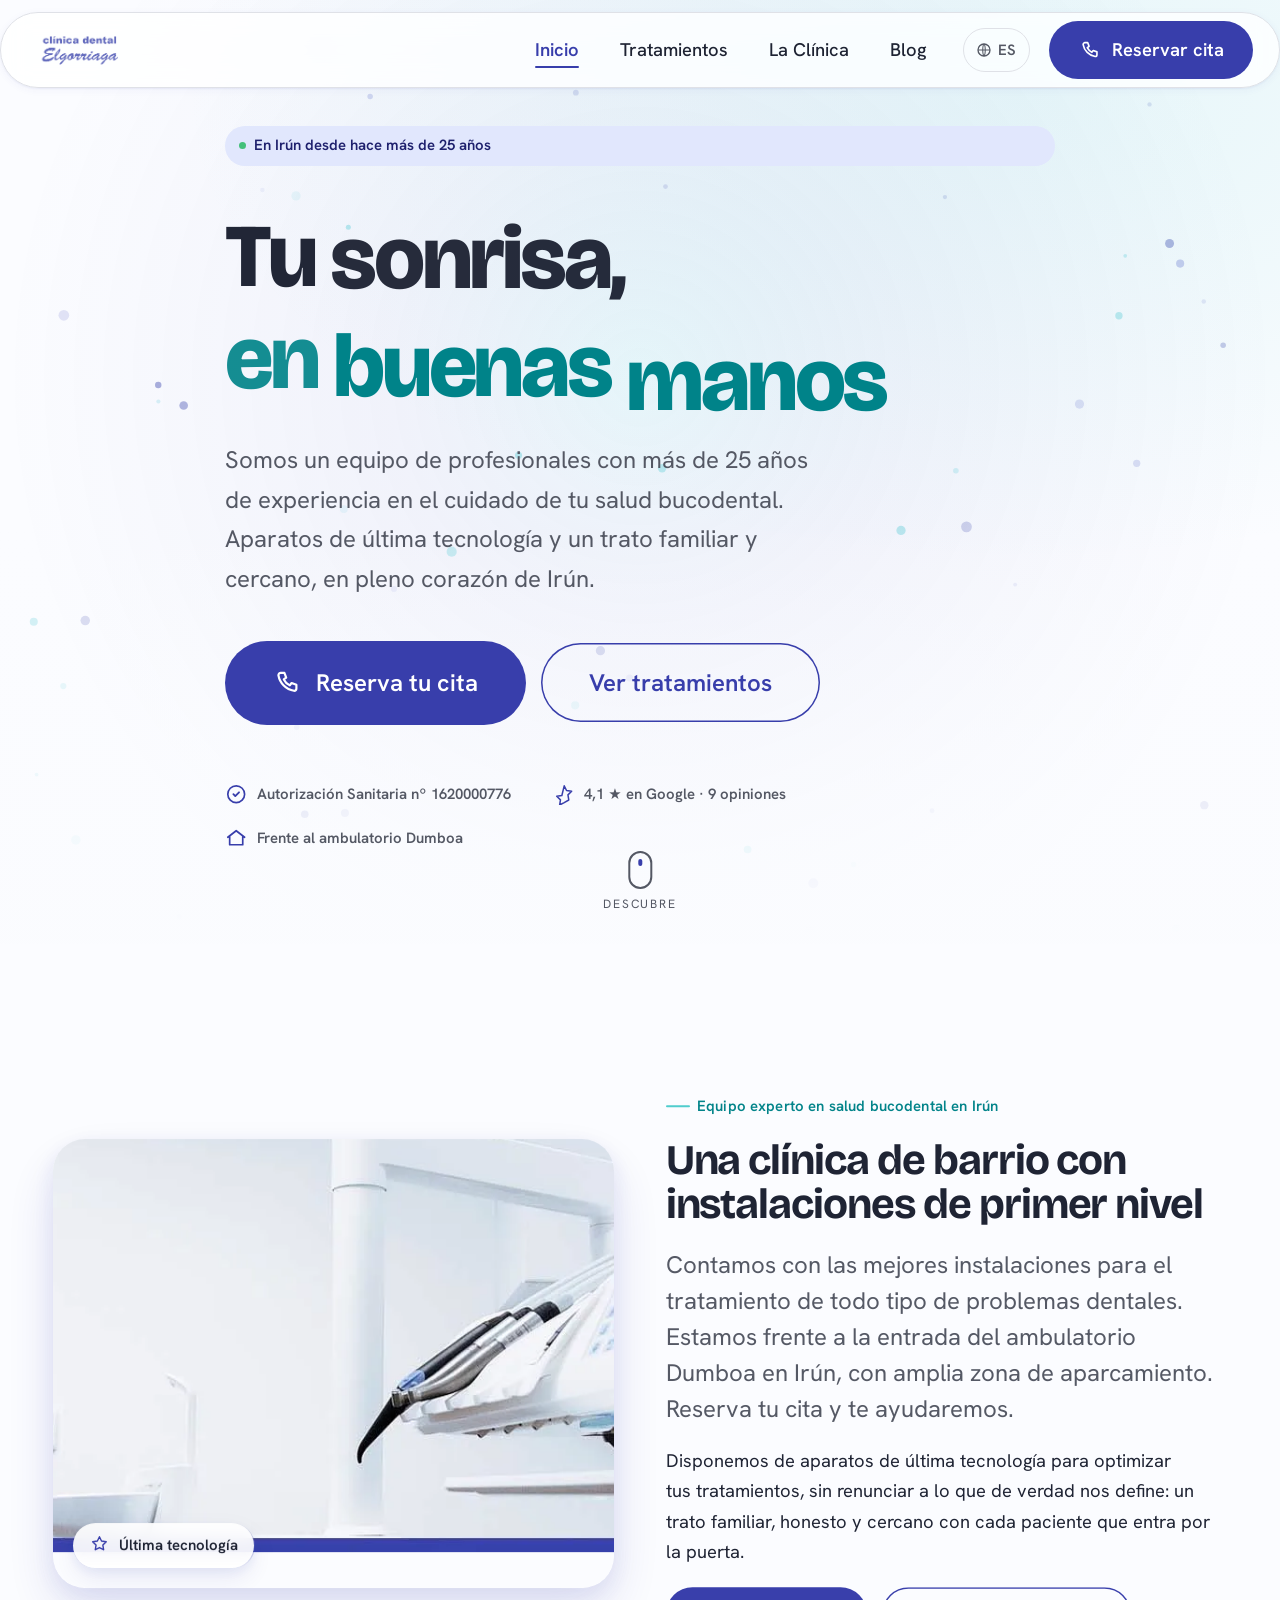
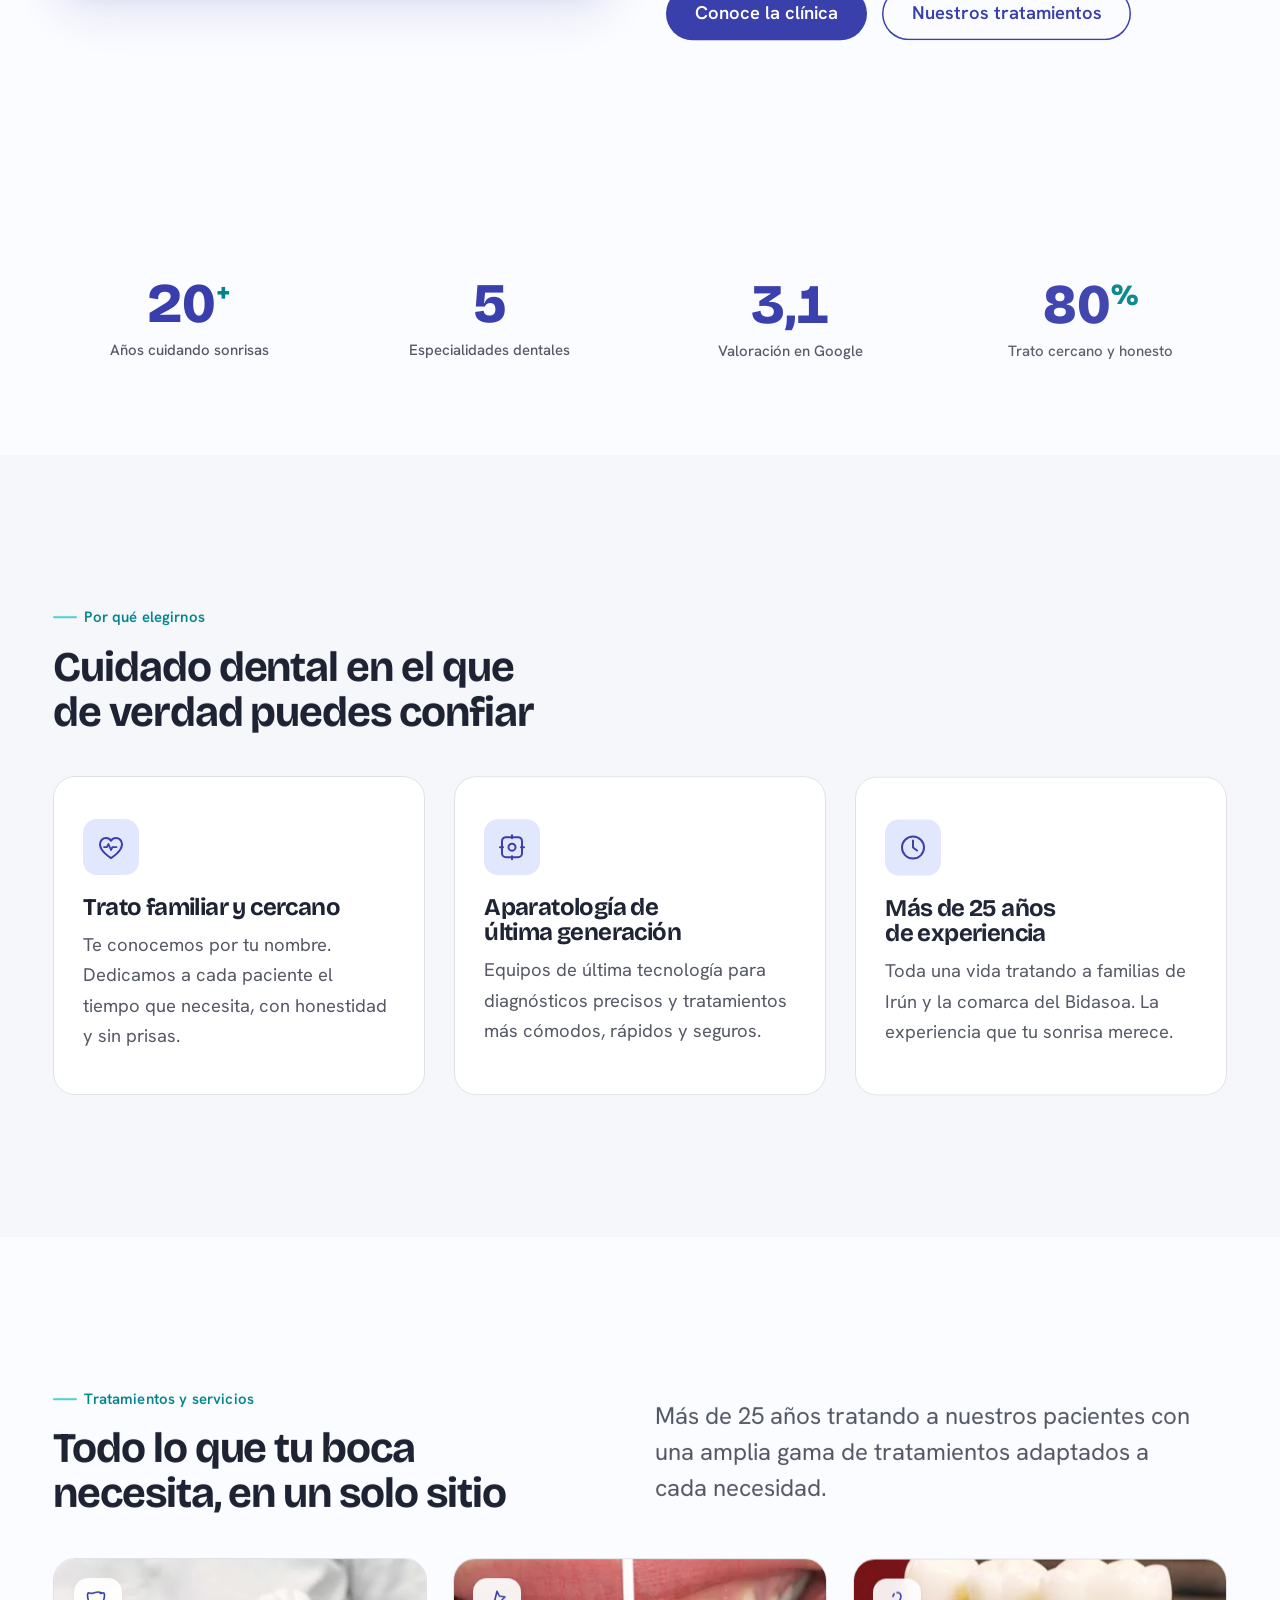
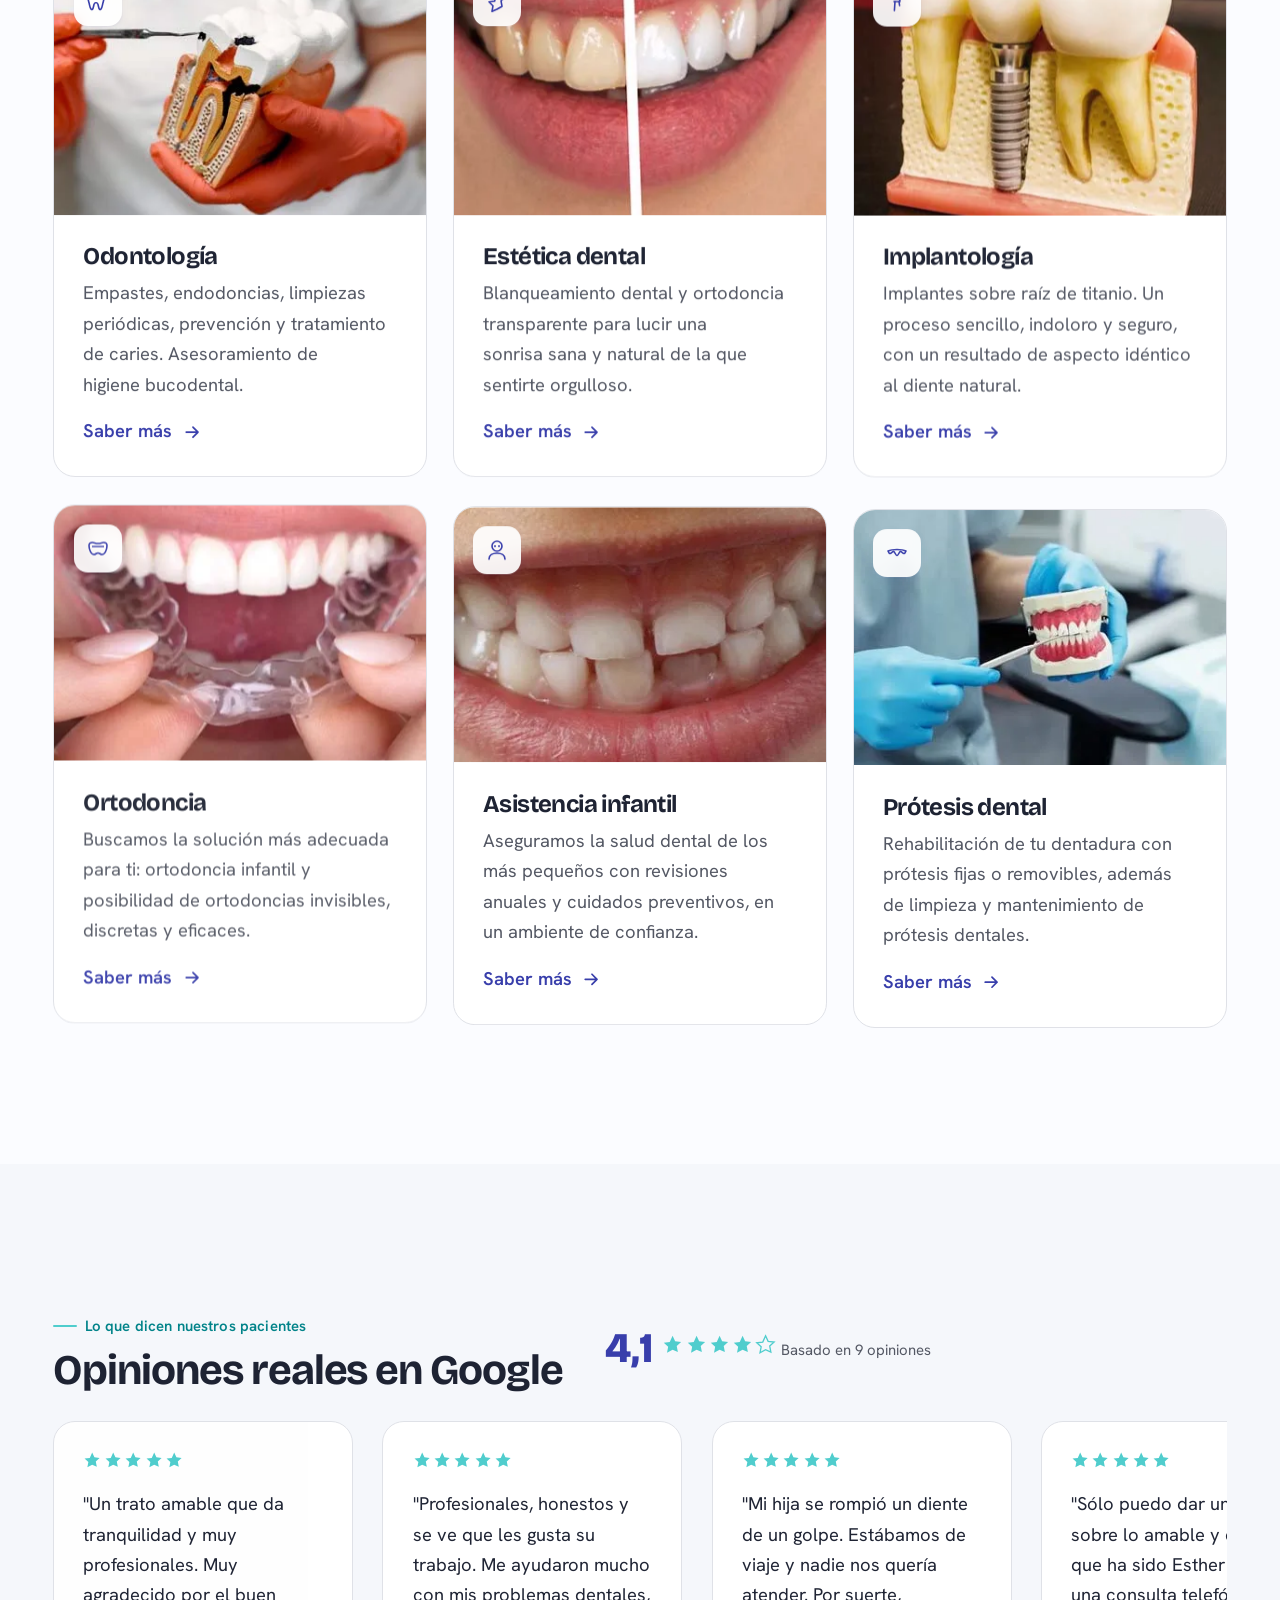
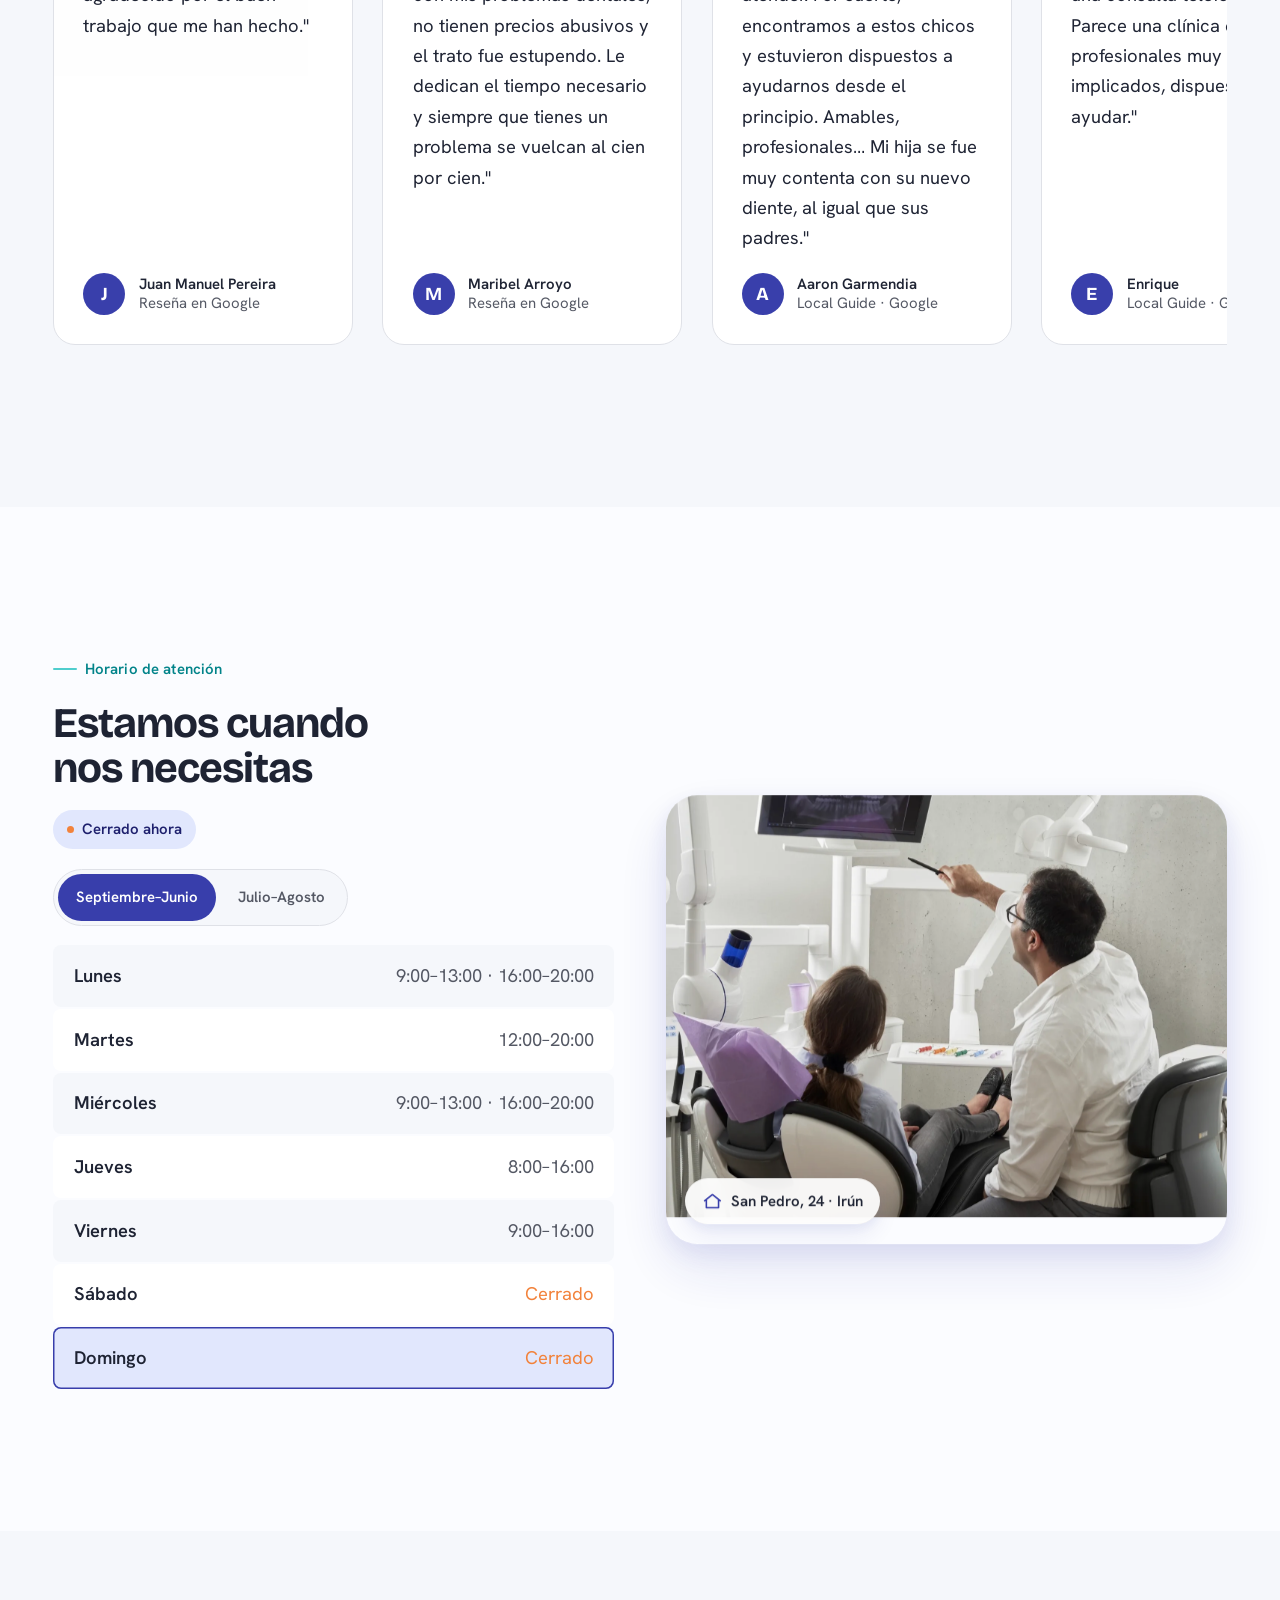
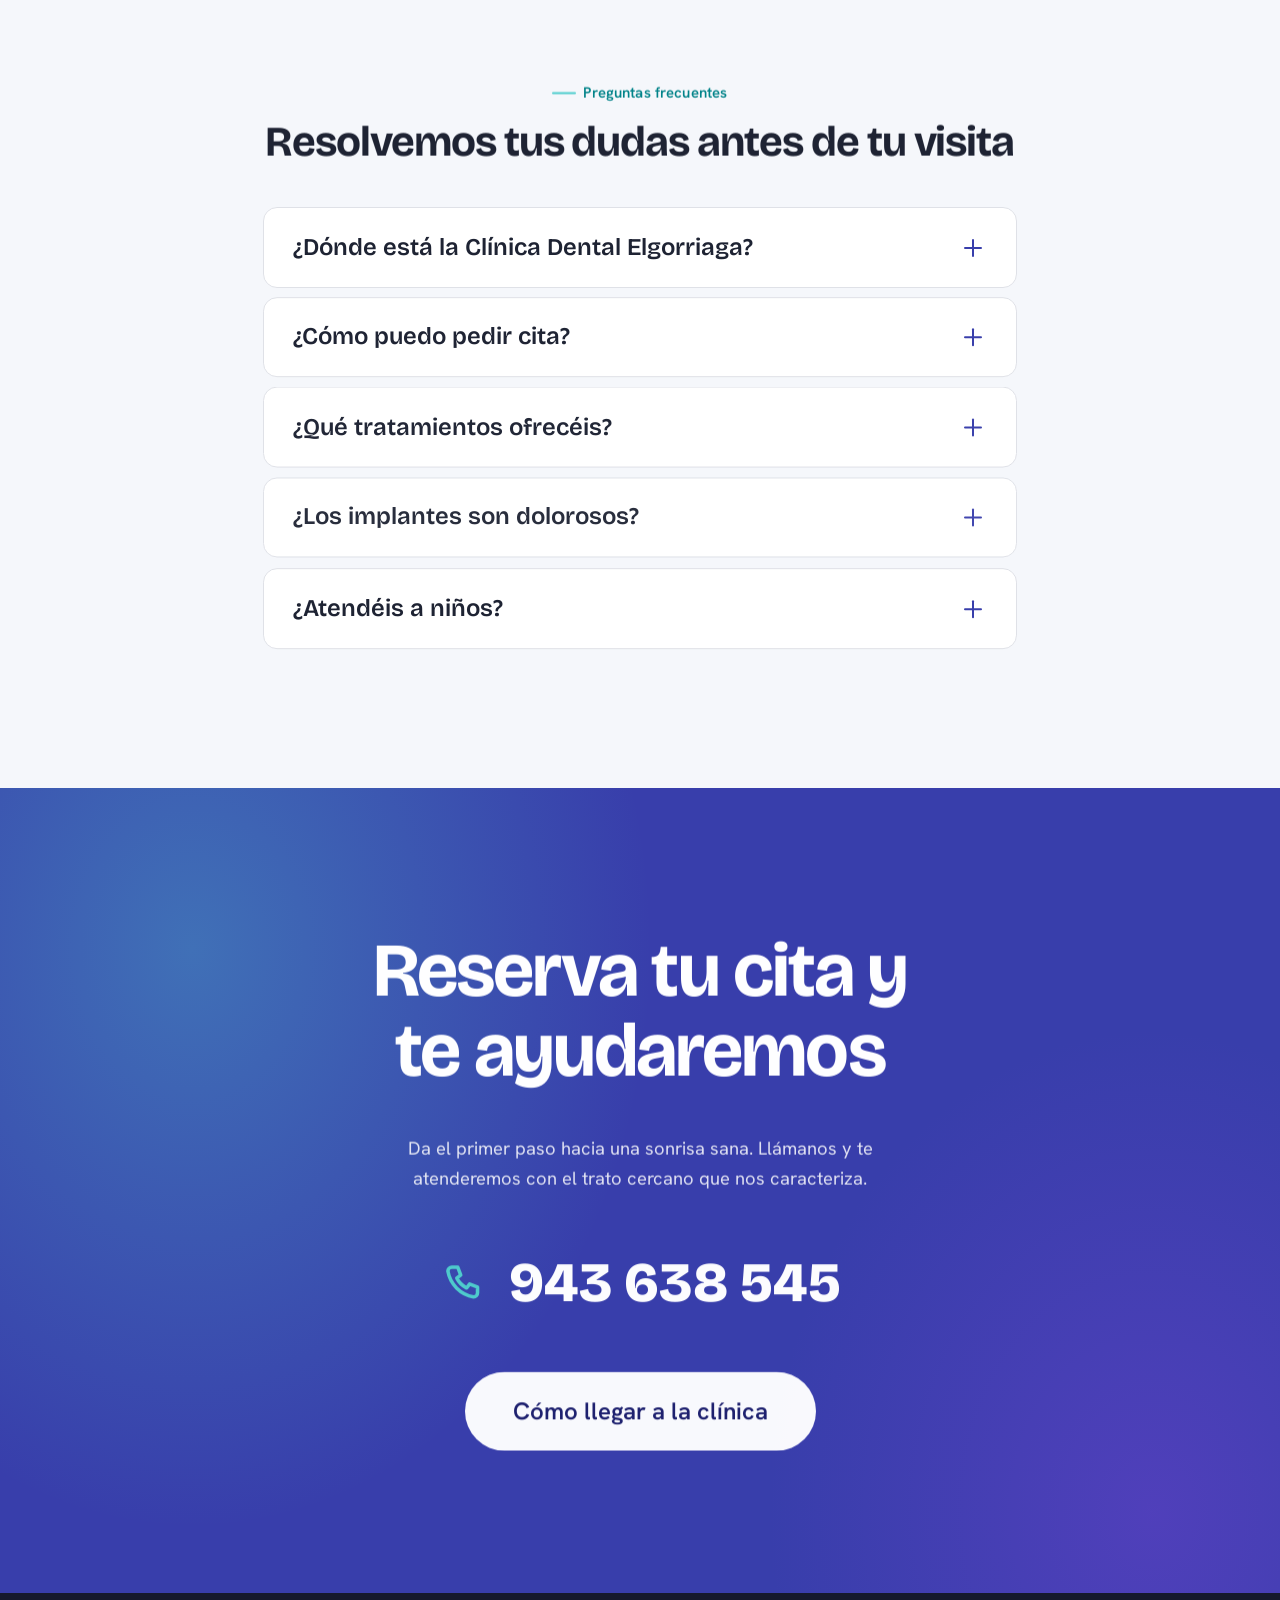
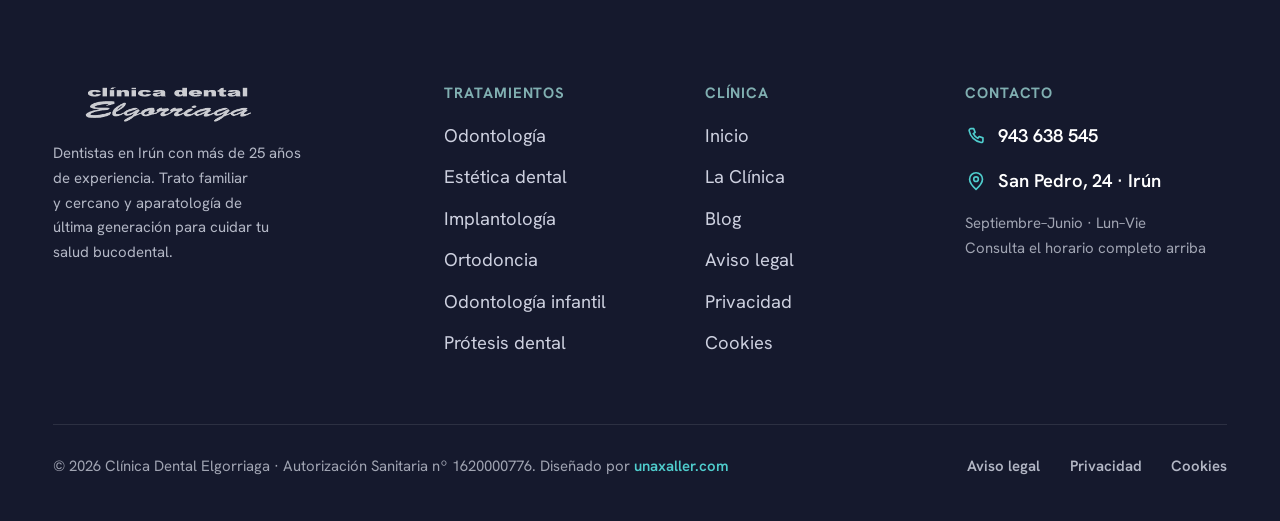
==== index.html @ bd682020 "feat: web completa de Clínica Dental Elgorriaga (ES) Sitio estático multipágina para dentista en Irú" ====
<!DOCTYPE html>
<html lang="es">
<head>
  <meta charset="UTF-8" />
  <meta name="viewport" content="width=device-width, initial-scale=1.0" />
  <meta name="theme-color" content="#3843ac" />

  <!-- SEO primario -->
  <title>Clínica Dental Elgorriaga en Irún | Dentistas con +25 años</title>
  <meta name="description" content="Clínica Dental Elgorriaga en Irún (Gipuzkoa): dentistas con más de 25 años de experiencia en implantes, ortodoncia, estética y odontología infantil. Trato familiar y cercano. Reserva tu cita: 943 638 545." />
  <meta name="keywords" content="clínica dental Irún, dentista Irún, dentista Gipuzkoa, implantes dentales Irún, ortodoncia Irún, estética dental Irún, odontología infantil Irún, Clínica Dental Elgorriaga" />
  <meta name="author" content="Clínica Dental Elgorriaga" />
  <meta name="robots" content="index, follow, max-image-preview:large" />
  <link rel="canonical" href="https://www.clinicadentalelgorriaga.net/" />
  <meta name="language" content="Spanish" />

  <!-- Geo (negocio local) -->
  <meta name="geo.region" content="ES-SS" />
  <meta name="geo.placename" content="Irún, Gipuzkoa" />
  <meta name="geo.position" content="43.3382;-1.7888" />
  <meta name="ICBM" content="43.3382, -1.7888" />

  <!-- Open Graph -->
  <meta property="og:type" content="website" />
  <meta property="og:site_name" content="Clínica Dental Elgorriaga" />
  <meta property="og:locale" content="es_ES" />
  <meta property="og:title" content="Clínica Dental Elgorriaga en Irún | Dentistas con +25 años" />
  <meta property="og:description" content="Dentistas en Irún con más de 25 años de experiencia. Implantes, ortodoncia, estética y odontología infantil. Trato familiar y cercano." />
  <meta property="og:url" content="https://www.clinicadentalelgorriaga.net/" />
  <meta property="og:image" content="https://www.clinicadentalelgorriaga.net/assets/img/og/og-default.jpg" />
  <meta property="og:image:width" content="1200" />
  <meta property="og:image:height" content="630" />

  <!-- Twitter -->
  <meta name="twitter:card" content="summary_large_image" />
  <meta name="twitter:title" content="Clínica Dental Elgorriaga en Irún | Dentistas con +25 años" />
  <meta name="twitter:description" content="Dentistas en Irún con más de 25 años de experiencia. Trato familiar y cercano. Reserva: 943 638 545." />
  <meta name="twitter:image" content="https://www.clinicadentalelgorriaga.net/assets/img/og/og-default.jpg" />

  <!-- Favicons -->
  <link rel="icon" href="/favicon.ico" sizes="any" />
  <link rel="icon" type="image/svg+xml" href="/assets/img/marca/favicon.svg" />
  <link rel="apple-touch-icon" href="/assets/img/marca/apple-touch-icon.png" />

  <!-- Precarga de fuentes -->
  <link rel="preload" href="/assets/fonts/bricolage-grotesque-latin.woff2" as="font" type="font/woff2" crossorigin />
  <link rel="preload" href="/assets/fonts/hanken-grotesk-latin.woff2" as="font" type="font/woff2" crossorigin />

  <link rel="stylesheet" href="/assets/css/base.css" />
  <link rel="stylesheet" href="/assets/css/components.css" />
  <link rel="stylesheet" href="/assets/css/icons.css" />
  <script src="/assets/js/lang-detect.js"></script>

  <!-- Schema.org: Clínica dental + reseñas + servicios -->
  <script type="application/ld+json">
  {
    "@context": "https://schema.org",
    "@type": "Dentist",
    "@id": "https://www.clinicadentalelgorriaga.net/#clinica",
    "name": "Clínica Dental Elgorriaga",
    "description": "Clínica dental en Irún (Gipuzkoa) con más de 25 años de experiencia en implantes, ortodoncia, estética dental y odontología infantil.",
    "url": "https://www.clinicadentalelgorriaga.net/",
    "telephone": "+34943638545",
    "image": "https://www.clinicadentalelgorriaga.net/assets/img/og/og-default.jpg",
    "logo": "https://www.clinicadentalelgorriaga.net/assets/img/marca/logo.png",
    "priceRange": "€€",
    "currenciesAccepted": "EUR",
    "address": {
      "@type": "PostalAddress",
      "streetAddress": "San Pedro, 24 bajo",
      "addressLocality": "Irún",
      "addressRegion": "Gipuzkoa",
      "postalCode": "20304",
      "addressCountry": "ES"
    },
    "geo": { "@type": "GeoCoordinates", "latitude": 43.3382, "longitude": -1.7888 },
    "areaServed": ["Irún", "Hondarribia", "Bidasoa", "Gipuzkoa"],
    "hasMap": "https://www.google.com/maps?q=San+Pedro+24+Irun",
    "medicalSpecialty": "Dentistry",
    "aggregateRating": {
      "@type": "AggregateRating",
      "ratingValue": "4.1",
      "reviewCount": "9",
      "bestRating": "5"
    },
    "openingHoursSpecification": [
      { "@type": "OpeningHoursSpecification", "dayOfWeek": ["Monday","Wednesday"], "opens": "09:00", "closes": "13:00" },
      { "@type": "OpeningHoursSpecification", "dayOfWeek": ["Monday","Wednesday"], "opens": "16:00", "closes": "20:00" },
      { "@type": "OpeningHoursSpecification", "dayOfWeek": "Tuesday", "opens": "12:00", "closes": "20:00" },
      { "@type": "OpeningHoursSpecification", "dayOfWeek": "Thursday", "opens": "08:00", "closes": "16:00" },
      { "@type": "OpeningHoursSpecification", "dayOfWeek": "Friday", "opens": "09:00", "closes": "16:00" }
    ],
    "hasOfferCatalog": {
      "@type": "OfferCatalog",
      "name": "Tratamientos dentales",
      "itemListElement": [
        { "@type": "Offer", "itemOffered": { "@type": "MedicalProcedure", "name": "Odontología y empastes" } },
        { "@type": "Offer", "itemOffered": { "@type": "MedicalProcedure", "name": "Estética dental y blanqueamiento" } },
        { "@type": "Offer", "itemOffered": { "@type": "MedicalProcedure", "name": "Implantología dental" } },
        { "@type": "Offer", "itemOffered": { "@type": "MedicalProcedure", "name": "Ortodoncia" } },
        { "@type": "Offer", "itemOffered": { "@type": "MedicalProcedure", "name": "Odontología infantil" } },
        { "@type": "Offer", "itemOffered": { "@type": "MedicalProcedure", "name": "Prótesis dental" } }
      ]
    }
  }
  </script>
  <script type="application/ld+json">
  {
    "@context": "https://schema.org",
    "@type": "WebSite",
    "name": "Clínica Dental Elgorriaga",
    "url": "https://www.clinicadentalelgorriaga.net/",
    "inLanguage": "es-ES"
  }
  </script>
</head>
<body>
  <a class="skip-link" href="#main">Saltar al contenido</a>

  <!-- ============ LOADER (solo primera visita) ============ -->
  <div class="loader" data-loader role="status" aria-label="Cargando">
    <div class="loader__inner">
      <svg class="loader__tooth" viewBox="0 0 64 64" aria-hidden="true">
        <path d="M32 13c-6.6 0-9.5 3.2-13.8 3.2-3.2 0-5.2-1.2-6.7-1.2-2 0-3 1.8-3 5.4 0 5.7 2 11.4 3.6 17.2 1.2 4.4 1.7 11.1 4.4 13.6 1 .9 2.2 1.1 3.1.2 1.6-1.6 2.2-6.2 3.1-9.9.7-2.9 1.7-4.6 3.3-4.6 1.6 0 2.6 1.7 3.3 4.6.9 3.7 1.5 8.3 3.1 9.9.9.9 2.1.7 3.1-.2 2.7-2.5 3.2-9.2 4.4-13.6 1.6-5.8 3.6-11.5 3.6-17.2 0-3.6-1-5.4-3-5.4-1.5 0-3.5 1.2-6.7 1.2C41.5 16.2 38.6 13 32 13z" />
      </svg>
      <img class="loader__logo" src="/assets/img/marca/logo-blanco.png" alt="Clínica Dental Elgorriaga" width="300" height="72" />
      <div class="loader__bar"><span></span></div>
      <div class="loader__count">0%</div>
    </div>
  </div>

  <!-- ============ NAV ============ -->
  <header class="nav" data-nav>
    <div class="container nav__bar">
      <a class="nav__logo" href="/" aria-label="Inicio — Clínica Dental Elgorriaga">
        <img src="/assets/img/marca/logo.png" alt="Clínica Dental Elgorriaga" width="270" height="65" />
      </a>
      <nav class="nav__links" aria-label="Principal">
        <a class="nav__link" href="/" aria-current="page">Inicio</a>
        <a class="nav__link" href="/tratamientos.html">Tratamientos</a>
        <a class="nav__link" href="/clinica.html">La Clínica</a>
        <a class="nav__link" href="/blog.html">Blog</a>
      </nav>
      <a class="nav__lang nav__cta--desktop" href="/" hreflang="es" aria-label="Idioma: Español">
        <svg width="16" height="16" viewBox="0 0 24 24" fill="none" aria-hidden="true"><circle cx="12" cy="12" r="9" stroke="currentColor" stroke-width="2"/><path d="M3 12h18M12 3c2.5 2.7 2.5 15.3 0 18M12 3C9.5 5.7 9.5 18.3 12 21" stroke="currentColor" stroke-width="1.6"/></svg>
        ES
      </a>
      <a class="btn nav__cta nav__cta--desktop" href="tel:+34943638545">
        <svg class="btn__icon" viewBox="0 0 24 24" fill="none" aria-hidden="true"><path d="M6.5 4h3l1.5 4-2 1.5a11 11 0 005 5l1.5-2 4 1.5v3a2 2 0 01-2 2A16 16 0 014.5 6a2 2 0 012-2z" stroke="currentColor" stroke-width="1.8" stroke-linejoin="round"/></svg>
        Reservar cita
      </a>
      <button class="nav__burger" data-burger aria-label="Abrir menú" aria-expanded="false" aria-controls="menu-movil">
        <span></span>
      </button>
    </div>
    <div class="nav__mobile" id="menu-movil">
      <a href="/">Inicio</a>
      <a href="/tratamientos.html">Tratamientos</a>
      <a href="/clinica.html">La Clínica</a>
      <a href="/blog.html">Blog</a>
      <a class="btn btn--lg" href="tel:+34943638545">Reservar cita · 943 638 545</a>
    </div>
  </header>

  <main id="main">
    <!-- ============ HERO 100vh ============ -->
    <section class="hero" aria-label="Bienvenida">
      <canvas class="hero__canvas" data-hero-canvas aria-hidden="true"></canvas>
      <div class="hero__overlay" aria-hidden="true"></div>
      <div class="container hero__inner">
        <span class="chip chip--live"><span class="chip__dot"></span>En Irún desde hace más de 25 años</span>
        <h1 class="hero__title" data-headline>
          <span class="word">Tu</span> <span class="word">sonrisa,</span><br />
          <span class="word ink-aqua">en</span> <span class="word ink-aqua">buenas</span> <span class="word ink-aqua">manos</span>
        </h1>
        <p class="hero__lead">
          Somos un equipo de profesionales con más de 25 años de experiencia en el
          cuidado de tu salud bucodental. Aparatos de última tecnología y un trato
          familiar y cercano, en pleno corazón de Irún.
        </p>
        <div class="hero__actions">
          <a class="btn btn--lg" href="tel:+34943638545">
            <svg class="btn__icon" viewBox="0 0 24 24" fill="none" aria-hidden="true"><path d="M6.5 4h3l1.5 4-2 1.5a11 11 0 005 5l1.5-2 4 1.5v3a2 2 0 01-2 2A16 16 0 014.5 6a2 2 0 012-2z" stroke="currentColor" stroke-width="1.8" stroke-linejoin="round"/></svg>
            Reserva tu cita
          </a>
          <a class="btn btn--ghost btn--lg" href="/tratamientos.html">Ver tratamientos</a>
        </div>
        <div class="hero__trust">
          <span class="hero__trust-item">
            <svg viewBox="0 0 24 24" fill="none" aria-hidden="true"><path d="M9 12l2 2 4-4" stroke="currentColor" stroke-width="2" stroke-linecap="round" stroke-linejoin="round"/><circle cx="12" cy="12" r="9" stroke="currentColor" stroke-width="1.8"/></svg>
            Autorización Sanitaria nº 1620000776
          </span>
          <span class="hero__trust-item">
            <svg viewBox="0 0 24 24" fill="none" aria-hidden="true"><path d="M12 3l2.5 5 5.5.8-4 3.9.9 5.5L12 21l-4.9 2.6.9-5.5-4-3.9 5.5-.8L12 3z" stroke="currentColor" stroke-width="1.6" stroke-linejoin="round"/></svg>
            4,1 ★ en Google · 9 opiniones
          </span>
          <span class="hero__trust-item">
            <svg viewBox="0 0 24 24" fill="none" aria-hidden="true"><path d="M3 11l9-7 9 7M5 10v9h14v-9" stroke="currentColor" stroke-width="1.8" stroke-linecap="round" stroke-linejoin="round"/></svg>
            Frente al ambulatorio Dumboa
          </span>
        </div>
      </div>
      <div class="hero__scroll" aria-hidden="true">
        <span class="hero__scroll-mouse"></span>
        Descubre
      </div>
    </section>

    <!-- ============ INTRO / SPLIT ============ -->
    <section class="section">
      <div class="container split" data-reveal-group>
        <div class="split__media" data-reveal-item>
          <img src="/assets/img/clinica/banner-box-dental.webp" alt="Box de tratamiento de la Clínica Dental Elgorriaga en Irún con equipo de última generación" width="1000" height="400" data-parallax="8" loading="lazy" />
          <span class="split__badge">
            <svg viewBox="0 0 24 24" fill="none" aria-hidden="true"><path d="M12 2l2.4 4.9 5.4.8-3.9 3.8.9 5.4-4.8-2.5-4.8 2.5.9-5.4L4.2 7.7l5.4-.8L12 2z" stroke="currentColor" stroke-width="1.6" stroke-linejoin="round"/></svg>
            Última tecnología
          </span>
        </div>
        <div class="split__body stack" data-reveal-item style="--flow: var(--space-s)">
          <span class="eyebrow">Equipo experto en salud bucodental en Irún</span>
          <h2 class="t-3">Una clínica de barrio con instalaciones de primer nivel</h2>
          <p class="t-lead">
            Contamos con las mejores instalaciones para el tratamiento de todo tipo de
            problemas dentales. Estamos frente a la entrada del ambulatorio Dumboa en Irún,
            con amplia zona de aparcamiento. Reserva tu cita y te ayudaremos.
          </p>
          <p>
            Disponemos de aparatos de última tecnología para optimizar tus tratamientos,
            sin renunciar a lo que de verdad nos define: un trato familiar, honesto y cercano
            con cada paciente que entra por la puerta.
          </p>
          <div class="hero__actions" style="margin-top: var(--space-s)">
            <a class="btn" href="/clinica.html">Conoce la clínica</a>
            <a class="btn btn--ghost" href="/tratamientos.html">Nuestros tratamientos</a>
          </div>
        </div>
      </div>
    </section>

    <!-- ============ STATS ============ -->
    <section class="section--tight">
      <div class="container">
        <div class="stats" data-reveal-group>
          <div data-reveal-item>
            <div class="stat__num"><span data-count="25">0</span><sup>+</sup></div>
            <div class="stat__label">Años cuidando sonrisas</div>
          </div>
          <div data-reveal-item>
            <div class="stat__num"><span data-count="6">0</span></div>
            <div class="stat__label">Especialidades dentales</div>
          </div>
          <div data-reveal-item>
            <div class="stat__num"><span data-count="4">0</span>,1</div>
            <div class="stat__label">Valoración en Google</div>
          </div>
          <div data-reveal-item>
            <div class="stat__num"><span data-count="100">0</span><sup>%</sup></div>
            <div class="stat__label">Trato cercano y honesto</div>
          </div>
        </div>
      </div>
    </section>

    <!-- ============ POR QUÉ ELGORRIAGA ============ -->
    <section class="section" style="background: var(--surface-2)">
      <div class="container stack" style="--flow: var(--space-l)">
        <div class="stack" style="--flow: var(--space-xs); max-width: 56ch">
          <span class="eyebrow" data-reveal>Por qué elegirnos</span>
          <h2 class="t-3" data-reveal>Cuidado dental en el que de verdad puedes confiar</h2>
        </div>
        <div class="feature-grid" data-reveal-group>
          <article class="feature" data-reveal-item>
            <div class="feature__icon" data-cursor-hover>
              <!-- corazón con latido -->
              <svg viewBox="0 0 32 32" fill="none" aria-hidden="true">
                <path class="heart" d="M16 27S5 20.5 5 13.2C5 9.6 7.8 7 11 7c2 0 3.9 1 5 2.7C17.1 8 19 7 21 7c3.2 0 6 2.6 6 6.2C27 20.5 16 27 16 27z" stroke="currentColor" stroke-width="2" stroke-linejoin="round"/>
                <path d="M9 16h3l1.5-3 2.5 6 1.5-3h4" stroke="currentColor" stroke-width="1.8" stroke-linecap="round" stroke-linejoin="round" class="pulse-line"/>
              </svg>
            </div>
            <h3>Trato familiar y cercano</h3>
            <p>Te conocemos por tu nombre. Dedicamos a cada paciente el tiempo que necesita, con honestidad y sin prisas.</p>
          </article>
          <article class="feature" data-reveal-item>
            <div class="feature__icon" data-cursor-hover>
              <svg viewBox="0 0 32 32" fill="none" aria-hidden="true">
                <rect x="6" y="6" width="20" height="20" rx="4" stroke="currentColor" stroke-width="2"/>
                <circle class="tech-dot" cx="16" cy="16" r="3.5" stroke="currentColor" stroke-width="2"/>
                <path d="M16 4v3M16 25v3M4 16h3M25 16h3" stroke="currentColor" stroke-width="2" stroke-linecap="round"/>
              </svg>
            </div>
            <h3>Aparatología de última generación</h3>
            <p>Equipos de última tecnología para diagnósticos precisos y tratamientos más cómodos, rápidos y seguros.</p>
          </article>
          <article class="feature" data-reveal-item>
            <div class="feature__icon" data-cursor-hover>
              <svg viewBox="0 0 32 32" fill="none" aria-hidden="true">
                <circle cx="16" cy="16" r="11" stroke="currentColor" stroke-width="2"/>
                <path class="clock-hand" d="M16 9v7l4 3" stroke="currentColor" stroke-width="2" stroke-linecap="round" stroke-linejoin="round"/>
              </svg>
            </div>
            <h3>Más de 25 años de experiencia</h3>
            <p>Toda una vida tratando a familias de Irún y la comarca del Bidasoa. La experiencia que tu sonrisa merece.</p>
          </article>
        </div>
      </div>
    </section>

    <!-- ============ TRATAMIENTOS (3x2, sin fila huérfana) ============ -->
    <section class="section" id="tratamientos">
      <div class="container stack" style="--flow: var(--space-l)">
        <div class="split" style="align-items: end; gap: var(--space-m)">
          <div class="stack" style="--flow: var(--space-xs)">
            <span class="eyebrow" data-reveal>Tratamientos y servicios</span>
            <h2 class="t-3" data-reveal>Todo lo que tu boca necesita, en un solo sitio</h2>
          </div>
          <p class="t-lead" data-reveal style="margin-bottom: 0.4em">
            Más de 25 años tratando a nuestros pacientes con una amplia gama de
            tratamientos adaptados a cada necesidad.
          </p>
        </div>

        <div class="treatments" data-reveal-group>
          <!-- 1 Odontología -->
          <article class="treatment" data-reveal-item>
            <div class="treatment__media">
              <img src="/assets/img/tratamientos/endodoncia.webp" alt="Tratamiento de odontología y endodoncia en Irún: modelo dental de una caries" width="400" height="275" loading="lazy" />
              <span class="treatment__icon" aria-hidden="true">
                <svg viewBox="0 0 28 28" fill="none"><path d="M14 4c-3 0-4.3 1.4-6.2 1.4-1.4 0-2.3-.5-3-.5-.9 0-1.3.8-1.3 2.4 0 2.6.9 5.1 1.6 7.7.5 2 .8 5 2 6.1.4.4 1 .5 1.4.1.7-.7 1-2.8 1.4-4.4.3-1.3.8-2.1 1.5-2.1h1.2c.7 0 1.2.8 1.5 2.1.4 1.6.7 3.7 1.4 4.4.4.4 1 .3 1.4-.1 1.2-1.1 1.5-4.1 2-6.1.7-2.6 1.6-5.1 1.6-7.7 0-1.6-.4-2.4-1.3-2.4-.7 0-1.6.5-3 .5C18.3 5.4 17 4 14 4z" stroke="currentColor" stroke-width="1.6" stroke-linejoin="round"/></svg>
              </span>
            </div>
            <div class="treatment__body">
              <h3>Odontología</h3>
              <p>Empastes, endodoncias, limpiezas periódicas, prevención y tratamiento de caries. Asesoramiento de higiene bucodental.</p>
              <a class="treatment__link" href="/tratamientos.html#odontologia">Saber más
                <svg viewBox="0 0 24 24" fill="none" aria-hidden="true"><path d="M5 12h14M13 6l6 6-6 6" stroke="currentColor" stroke-width="2" stroke-linecap="round" stroke-linejoin="round"/></svg>
              </a>
            </div>
          </article>
          <!-- 2 Estética -->
          <article class="treatment" data-reveal-item>
            <div class="treatment__media">
              <img src="/assets/img/tratamientos/estetica.webp" alt="Estética dental y blanqueamiento en Irún: antes y después de blanquear los dientes" width="400" height="275" loading="lazy" />
              <span class="treatment__icon" aria-hidden="true">
                <svg viewBox="0 0 28 28" fill="none"><path d="M14 3l2.4 5 5.6.8-4 3.9 1 5.5L14 21l-5 2.2 1-5.5-4-3.9 5.6-.8L14 3z" stroke="currentColor" stroke-width="1.6" stroke-linejoin="round"/></svg>
              </span>
            </div>
            <div class="treatment__body">
              <h3>Estética dental</h3>
              <p>Blanqueamiento dental y ortodoncia transparente para lucir una sonrisa sana y natural de la que sentirte orgulloso.</p>
              <a class="treatment__link" href="/tratamientos.html#estetica">Saber más
                <svg viewBox="0 0 24 24" fill="none" aria-hidden="true"><path d="M5 12h14M13 6l6 6-6 6" stroke="currentColor" stroke-width="2" stroke-linecap="round" stroke-linejoin="round"/></svg>
              </a>
            </div>
          </article>
          <!-- 3 Implantología -->
          <article class="treatment" data-reveal-item>
            <div class="treatment__media">
              <img src="/assets/img/tratamientos/implantologia.webp" alt="Implantología dental en Irún: modelo de implante sobre raíz de titanio" width="400" height="275" loading="lazy" />
              <span class="treatment__icon" aria-hidden="true">
                <svg viewBox="0 0 28 28" fill="none"><path d="M14 4c2.5 0 4 1.6 4 4 0 1.6-1 2.6-1.3 4M10 8c0-1 .4-2 1.2-2.7M12 13l-.6 9M16 13l.6 4" stroke="currentColor" stroke-width="1.6" stroke-linecap="round"/><path d="M11 13h6" stroke="currentColor" stroke-width="1.6" stroke-linecap="round"/></svg>
              </span>
            </div>
            <div class="treatment__body">
              <h3>Implantología</h3>
              <p>Implantes sobre raíz de titanio. Un proceso sencillo, indoloro y seguro, con un resultado de aspecto idéntico al diente natural.</p>
              <a class="treatment__link" href="/tratamientos.html#implantologia">Saber más
                <svg viewBox="0 0 24 24" fill="none" aria-hidden="true"><path d="M5 12h14M13 6l6 6-6 6" stroke="currentColor" stroke-width="2" stroke-linecap="round" stroke-linejoin="round"/></svg>
              </a>
            </div>
          </article>
          <!-- 4 Ortodoncia -->
          <article class="treatment" data-reveal-item>
            <div class="treatment__media">
              <img src="/assets/img/tratamientos/ortodoncia.webp" alt="Ortodoncia invisible en Irún: férula transparente alineadora" width="400" height="275" loading="lazy" />
              <span class="treatment__icon" aria-hidden="true">
                <svg viewBox="0 0 28 28" fill="none"><path d="M5 11c0-2 1.5-3 3.5-3S11 9 14 9s3.5-1 5.5-1S23 9 23 11c0 4-2 9-5 9-1.6 0-2.3-1.5-4-1.5S11.6 20 10 20c-3 0-5-5-5-9z" stroke="currentColor" stroke-width="1.6" stroke-linejoin="round"/><path d="M8 12h12" stroke="currentColor" stroke-width="1.4"/></svg>
              </span>
            </div>
            <div class="treatment__body">
              <h3>Ortodoncia</h3>
              <p>Buscamos la solución más adecuada para ti: ortodoncia infantil y posibilidad de ortodoncias invisibles, discretas y eficaces.</p>
              <a class="treatment__link" href="/tratamientos.html#ortodoncia">Saber más
                <svg viewBox="0 0 24 24" fill="none" aria-hidden="true"><path d="M5 12h14M13 6l6 6-6 6" stroke="currentColor" stroke-width="2" stroke-linecap="round" stroke-linejoin="round"/></svg>
              </a>
            </div>
          </article>
          <!-- 5 Infantil -->
          <article class="treatment" data-reveal-item>
            <div class="treatment__media">
              <img src="/assets/img/tratamientos/infantil.webp" alt="Odontología infantil en Irún: revisión dental de un niño" width="400" height="275" loading="lazy" />
              <span class="treatment__icon" aria-hidden="true">
                <svg viewBox="0 0 28 28" fill="none"><circle cx="14" cy="10" r="5" stroke="currentColor" stroke-width="1.6"/><path d="M6 23c0-4 3.6-6 8-6s8 2 8 6" stroke="currentColor" stroke-width="1.6" stroke-linecap="round"/><circle cx="12" cy="10" r="1" fill="currentColor"/><circle cx="16" cy="10" r="1" fill="currentColor"/></svg>
              </span>
            </div>
            <div class="treatment__body">
              <h3>Asistencia infantil</h3>
              <p>Aseguramos la salud dental de los más pequeños con revisiones anuales y cuidados preventivos, en un ambiente de confianza.</p>
              <a class="treatment__link" href="/tratamientos.html#infantil">Saber más
                <svg viewBox="0 0 24 24" fill="none" aria-hidden="true"><path d="M5 12h14M13 6l6 6-6 6" stroke="currentColor" stroke-width="2" stroke-linecap="round" stroke-linejoin="round"/></svg>
              </a>
            </div>
          </article>
          <!-- 6 Prótesis -->
          <article class="treatment" data-reveal-item>
            <div class="treatment__media">
              <img src="/assets/img/tratamientos/protesis.webp" alt="Prótesis dental en Irún: modelo de dentadura completa" width="400" height="275" loading="lazy" />
              <span class="treatment__icon" aria-hidden="true">
                <svg viewBox="0 0 28 28" fill="none"><path d="M5 12c2-1 4-1.5 9-1.5S21 11 23 12c0 0-1 2.5-2 2.5-1.5 0-2-2-3.5-2s-2 4-3.5 4-2-4-3.5-4-2 2-3.5 2C6 14.5 5 12 5 12z" stroke="currentColor" stroke-width="1.6" stroke-linejoin="round"/></svg>
              </span>
            </div>
            <div class="treatment__body">
              <h3>Prótesis dental</h3>
              <p>Rehabilitación de tu dentadura con prótesis fijas o removibles, además de limpieza y mantenimiento de prótesis dentales.</p>
              <a class="treatment__link" href="/tratamientos.html#protesis">Saber más
                <svg viewBox="0 0 24 24" fill="none" aria-hidden="true"><path d="M5 12h14M13 6l6 6-6 6" stroke="currentColor" stroke-width="2" stroke-linecap="round" stroke-linejoin="round"/></svg>
              </a>
            </div>
          </article>
        </div>
      </div>
    </section>

    <!-- ============ RESEÑAS ============ -->
    <section class="section" style="background: var(--surface-2)">
      <div class="container reviews" data-reveal-group>
        <div class="reviews__head" data-reveal-item>
          <div class="stack" style="--flow: var(--space-2xs)">
            <span class="eyebrow">Lo que dicen nuestros pacientes</span>
            <h2 class="t-3">Opiniones reales en Google</h2>
          </div>
          <div class="rating">
            <span class="rating__score">4,1</span>
            <div class="stack" style="--flow: 2px">
              <span class="stars" aria-hidden="true">
                <svg viewBox="0 0 24 24" fill="currentColor"><path d="M12 2l2.9 6.3 6.8.8-5 4.6 1.3 6.8L12 17.8 5.7 21.3 7 14.5l-5-4.6 6.8-.8L12 2z"/></svg>
                <svg viewBox="0 0 24 24" fill="currentColor"><path d="M12 2l2.9 6.3 6.8.8-5 4.6 1.3 6.8L12 17.8 5.7 21.3 7 14.5l-5-4.6 6.8-.8L12 2z"/></svg>
                <svg viewBox="0 0 24 24" fill="currentColor"><path d="M12 2l2.9 6.3 6.8.8-5 4.6 1.3 6.8L12 17.8 5.7 21.3 7 14.5l-5-4.6 6.8-.8L12 2z"/></svg>
                <svg viewBox="0 0 24 24" fill="currentColor"><path d="M12 2l2.9 6.3 6.8.8-5 4.6 1.3 6.8L12 17.8 5.7 21.3 7 14.5l-5-4.6 6.8-.8L12 2z"/></svg>
                <svg viewBox="0 0 24 24" fill="none" stroke="currentColor" stroke-width="1.5"><path d="M12 2l2.9 6.3 6.8.8-5 4.6 1.3 6.8L12 17.8 5.7 21.3 7 14.5l-5-4.6 6.8-.8L12 2z"/></svg>
              </span>
              <span class="t-small" style="color: var(--ink-soft)">Basado en 9 opiniones</span>
            </div>
          </div>
        </div>

        <div class="review-track" data-review-track data-reveal-item>
          <figure class="review">
            <span class="review__stars" aria-hidden="true"><svg viewBox="0 0 24 24" fill="currentColor"><path d="M12 2l2.9 6.3 6.8.8-5 4.6 1.3 6.8L12 17.8 5.7 21.3 7 14.5l-5-4.6 6.8-.8L12 2z"/></svg><svg viewBox="0 0 24 24" fill="currentColor"><path d="M12 2l2.9 6.3 6.8.8-5 4.6 1.3 6.8L12 17.8 5.7 21.3 7 14.5l-5-4.6 6.8-.8L12 2z"/></svg><svg viewBox="0 0 24 24" fill="currentColor"><path d="M12 2l2.9 6.3 6.8.8-5 4.6 1.3 6.8L12 17.8 5.7 21.3 7 14.5l-5-4.6 6.8-.8L12 2z"/></svg><svg viewBox="0 0 24 24" fill="currentColor"><path d="M12 2l2.9 6.3 6.8.8-5 4.6 1.3 6.8L12 17.8 5.7 21.3 7 14.5l-5-4.6 6.8-.8L12 2z"/></svg><svg viewBox="0 0 24 24" fill="currentColor"><path d="M12 2l2.9 6.3 6.8.8-5 4.6 1.3 6.8L12 17.8 5.7 21.3 7 14.5l-5-4.6 6.8-.8L12 2z"/></svg></span>
            <blockquote class="review__text">"Un trato amable que da tranquilidad y muy profesionales. Muy agradecido por el buen trabajo que me han hecho."</blockquote>
            <figcaption class="review__author">
              <span class="review__avatar" aria-hidden="true">J</span>
              <span class="review__meta"><span class="review__name">Juan Manuel Pereira</span><br />Reseña en Google</span>
            </figcaption>
          </figure>
          <figure class="review">
            <span class="review__stars" aria-hidden="true"><svg viewBox="0 0 24 24" fill="currentColor"><path d="M12 2l2.9 6.3 6.8.8-5 4.6 1.3 6.8L12 17.8 5.7 21.3 7 14.5l-5-4.6 6.8-.8L12 2z"/></svg><svg viewBox="0 0 24 24" fill="currentColor"><path d="M12 2l2.9 6.3 6.8.8-5 4.6 1.3 6.8L12 17.8 5.7 21.3 7 14.5l-5-4.6 6.8-.8L12 2z"/></svg><svg viewBox="0 0 24 24" fill="currentColor"><path d="M12 2l2.9 6.3 6.8.8-5 4.6 1.3 6.8L12 17.8 5.7 21.3 7 14.5l-5-4.6 6.8-.8L12 2z"/></svg><svg viewBox="0 0 24 24" fill="currentColor"><path d="M12 2l2.9 6.3 6.8.8-5 4.6 1.3 6.8L12 17.8 5.7 21.3 7 14.5l-5-4.6 6.8-.8L12 2z"/></svg><svg viewBox="0 0 24 24" fill="currentColor"><path d="M12 2l2.9 6.3 6.8.8-5 4.6 1.3 6.8L12 17.8 5.7 21.3 7 14.5l-5-4.6 6.8-.8L12 2z"/></svg></span>
            <blockquote class="review__text">"Profesionales, honestos y se ve que les gusta su trabajo. Me ayudaron mucho con mis problemas dentales, no tienen precios abusivos y el trato fue estupendo. Le dedican el tiempo necesario y siempre que tienes un problema se vuelcan al cien por cien."</blockquote>
            <figcaption class="review__author">
              <span class="review__avatar" aria-hidden="true">M</span>
              <span class="review__meta"><span class="review__name">Maribel Arroyo</span><br />Reseña en Google</span>
            </figcaption>
          </figure>
          <figure class="review">
            <span class="review__stars" aria-hidden="true"><svg viewBox="0 0 24 24" fill="currentColor"><path d="M12 2l2.9 6.3 6.8.8-5 4.6 1.3 6.8L12 17.8 5.7 21.3 7 14.5l-5-4.6 6.8-.8L12 2z"/></svg><svg viewBox="0 0 24 24" fill="currentColor"><path d="M12 2l2.9 6.3 6.8.8-5 4.6 1.3 6.8L12 17.8 5.7 21.3 7 14.5l-5-4.6 6.8-.8L12 2z"/></svg><svg viewBox="0 0 24 24" fill="currentColor"><path d="M12 2l2.9 6.3 6.8.8-5 4.6 1.3 6.8L12 17.8 5.7 21.3 7 14.5l-5-4.6 6.8-.8L12 2z"/></svg><svg viewBox="0 0 24 24" fill="currentColor"><path d="M12 2l2.9 6.3 6.8.8-5 4.6 1.3 6.8L12 17.8 5.7 21.3 7 14.5l-5-4.6 6.8-.8L12 2z"/></svg><svg viewBox="0 0 24 24" fill="currentColor"><path d="M12 2l2.9 6.3 6.8.8-5 4.6 1.3 6.8L12 17.8 5.7 21.3 7 14.5l-5-4.6 6.8-.8L12 2z"/></svg></span>
            <blockquote class="review__text">"Mi hija se rompió un diente de un golpe. Estábamos de viaje y nadie nos quería atender. Por suerte, encontramos a estos chicos y estuvieron dispuestos a ayudarnos desde el principio. Amables, profesionales… Mi hija se fue muy contenta con su nuevo diente, al igual que sus padres."</blockquote>
            <figcaption class="review__author">
              <span class="review__avatar" aria-hidden="true">A</span>
              <span class="review__meta"><span class="review__name">Aaron Garmendia</span><br />Local Guide · Google</span>
            </figcaption>
          </figure>
          <figure class="review">
            <span class="review__stars" aria-hidden="true"><svg viewBox="0 0 24 24" fill="currentColor"><path d="M12 2l2.9 6.3 6.8.8-5 4.6 1.3 6.8L12 17.8 5.7 21.3 7 14.5l-5-4.6 6.8-.8L12 2z"/></svg><svg viewBox="0 0 24 24" fill="currentColor"><path d="M12 2l2.9 6.3 6.8.8-5 4.6 1.3 6.8L12 17.8 5.7 21.3 7 14.5l-5-4.6 6.8-.8L12 2z"/></svg><svg viewBox="0 0 24 24" fill="currentColor"><path d="M12 2l2.9 6.3 6.8.8-5 4.6 1.3 6.8L12 17.8 5.7 21.3 7 14.5l-5-4.6 6.8-.8L12 2z"/></svg><svg viewBox="0 0 24 24" fill="currentColor"><path d="M12 2l2.9 6.3 6.8.8-5 4.6 1.3 6.8L12 17.8 5.7 21.3 7 14.5l-5-4.6 6.8-.8L12 2z"/></svg><svg viewBox="0 0 24 24" fill="currentColor"><path d="M12 2l2.9 6.3 6.8.8-5 4.6 1.3 6.8L12 17.8 5.7 21.3 7 14.5l-5-4.6 6.8-.8L12 2z"/></svg></span>
            <blockquote class="review__text">"Sólo puedo dar una opinión sobre lo amable y dedicada que ha sido Esther al hacer una consulta telefónica. Parece una clínica con profesionales muy implicados, dispuestos a ayudar."</blockquote>
            <figcaption class="review__author">
              <span class="review__avatar" aria-hidden="true">E</span>
              <span class="review__meta"><span class="review__name">Enrique</span><br />Local Guide · Google</span>
            </figcaption>
          </figure>
        </div>
      </div>
    </section>

    <!-- ============ HORARIO + CTA ============ -->
    <section class="section">
      <div class="container split" data-reveal-group>
        <div class="split__body stack" data-reveal-item style="--flow: var(--space-s)">
          <span class="eyebrow">Horario de atención</span>
          <h2 class="t-3">Estamos cuando nos necesitas</h2>
          <span data-open-indicator></span>
          <div class="schedule" data-schedule>
            <div class="schedule__tabs" role="tablist" aria-label="Temporada">
              <button class="schedule__tab" role="tab" data-season-tab="invierno" aria-selected="true">Septiembre–Junio</button>
              <button class="schedule__tab" role="tab" data-season-tab="verano" aria-selected="false">Julio–Agosto</button>
            </div>
            <div class="schedule__panel" data-season-panel="invierno" role="tabpanel">
              <div class="schedule__row" data-day="1"><span class="schedule__day">Lunes</span><span class="schedule__hours">9:00–13:00 · 16:00–20:00</span></div>
              <div class="schedule__row" data-day="2"><span class="schedule__day">Martes</span><span class="schedule__hours">12:00–20:00</span></div>
              <div class="schedule__row" data-day="3"><span class="schedule__day">Miércoles</span><span class="schedule__hours">9:00–13:00 · 16:00–20:00</span></div>
              <div class="schedule__row" data-day="4"><span class="schedule__day">Jueves</span><span class="schedule__hours">8:00–16:00</span></div>
              <div class="schedule__row" data-day="5"><span class="schedule__day">Viernes</span><span class="schedule__hours">9:00–16:00</span></div>
              <div class="schedule__row" data-day="6"><span class="schedule__day">Sábado</span><span class="schedule__hours is-closed">Cerrado</span></div>
              <div class="schedule__row" data-day="0"><span class="schedule__day">Domingo</span><span class="schedule__hours is-closed">Cerrado</span></div>
            </div>
            <div class="schedule__panel" data-season-panel="verano" role="tabpanel" hidden>
              <div class="schedule__row" data-day="1"><span class="schedule__day">Lunes</span><span class="schedule__hours">8:00–16:00</span></div>
              <div class="schedule__row" data-day="2"><span class="schedule__day">Martes</span><span class="schedule__hours">12:30–20:30</span></div>
              <div class="schedule__row" data-day="3"><span class="schedule__day">Miércoles</span><span class="schedule__hours">8:00–16:00</span></div>
              <div class="schedule__row" data-day="4"><span class="schedule__day">Jueves</span><span class="schedule__hours">12:30–20:30</span></div>
              <div class="schedule__row" data-day="5"><span class="schedule__day">Viernes</span><span class="schedule__hours">8:00–16:00</span></div>
              <div class="schedule__row" data-day="6"><span class="schedule__day">Sábado</span><span class="schedule__hours is-closed">Cerrado</span></div>
              <div class="schedule__row" data-day="0"><span class="schedule__day">Domingo</span><span class="schedule__hours is-closed">Cerrado</span></div>
            </div>
          </div>
        </div>
        <div class="split__media" data-reveal-item style="order: 2">
          <img src="/assets/img/galeria/radiografia-paciente.webp" alt="Dentista de la Clínica Elgorriaga explicando una radiografía dental a una paciente en Irún" width="1000" height="800" loading="lazy" data-parallax="6" />
          <span class="split__badge">
            <svg viewBox="0 0 24 24" fill="none" aria-hidden="true"><path d="M3 11l9-7 9 7M5 10v9h14v-9" stroke="currentColor" stroke-width="1.8" stroke-linecap="round" stroke-linejoin="round"/></svg>
            San Pedro, 24 · Irún
          </span>
        </div>
      </div>
    </section>

    <!-- ============ FAQ ============ -->
    <section class="section" style="background: var(--surface-2)">
      <div class="container container--narrow stack" style="--flow: var(--space-l)">
        <div class="stack" style="--flow: var(--space-xs); text-align: center; place-items: center">
          <span class="eyebrow" data-reveal>Preguntas frecuentes</span>
          <h2 class="t-3" data-reveal>Resolvemos tus dudas antes de tu visita</h2>
        </div>
        <div class="faq" data-reveal-group>
          <details class="faq__item" data-reveal-item>
            <summary class="faq__q">¿Dónde está la Clínica Dental Elgorriaga?<span class="faq__icon" aria-hidden="true"></span></summary>
            <div class="faq__a">Estamos en San Pedro, 24 bajo, 20304 Irún (Gipuzkoa), justo frente a la entrada del ambulatorio Dumboa, con amplia zona de aparcamiento.</div>
          </details>
          <details class="faq__item" data-reveal-item>
            <summary class="faq__q">¿Cómo puedo pedir cita?<span class="faq__icon" aria-hidden="true"></span></summary>
            <div class="faq__a">Puedes reservar tu cita llamando al 943 638 545 en nuestro horario de atención. Te ayudaremos a encontrar el hueco que mejor te venga.</div>
          </details>
          <details class="faq__item" data-reveal-item>
            <summary class="faq__q">¿Qué tratamientos ofrecéis?<span class="faq__icon" aria-hidden="true"></span></summary>
            <div class="faq__a">Odontología general (empastes, endodoncias, limpiezas), estética dental, implantología, ortodoncia (incluida la invisible), odontología infantil y prótesis dentales fijas y removibles.</div>
          </details>
          <details class="faq__item" data-reveal-item>
            <summary class="faq__q">¿Los implantes son dolorosos?<span class="faq__icon" aria-hidden="true"></span></summary>
            <div class="faq__a">No. Colocamos implantes sobre raíz de titanio mediante un proceso sencillo, indoloro y seguro, con un resultado de aspecto idéntico al diente natural.</div>
          </details>
          <details class="faq__item" data-reveal-item>
            <summary class="faq__q">¿Atendéis a niños?<span class="faq__icon" aria-hidden="true"></span></summary>
            <div class="faq__a">Sí. Cuidamos la salud dental de los más pequeños con revisiones anuales y cuidados preventivos en un ambiente cercano y de confianza.</div>
          </details>
        </div>
      </div>
    </section>

    <!-- ============ CTA BAND ============ -->
    <section class="cta-band">
      <div class="cta-band__glow" aria-hidden="true"></div>
      <div class="container cta-band__inner">
        <h2 data-reveal>Reserva tu cita y te ayudaremos</h2>
        <p data-reveal>Da el primer paso hacia una sonrisa sana. Llámanos y te atenderemos con el trato cercano que nos caracteriza.</p>
        <a class="cta-band__phone" href="tel:+34943638545" data-reveal>
          <svg viewBox="0 0 24 24" fill="none" aria-hidden="true"><path d="M6.5 4h3l1.5 4-2 1.5a11 11 0 005 5l1.5-2 4 1.5v3a2 2 0 01-2 2A16 16 0 014.5 6a2 2 0 012-2z" stroke="currentColor" stroke-width="1.8" stroke-linejoin="round"/></svg>
          943 638 545
        </a>
        <a class="btn btn--on-dark btn--lg" href="/clinica.html" data-reveal>Cómo llegar a la clínica</a>
      </div>
    </section>
  </main>

  <!-- ============ FOOTER ============ -->
  <footer class="footer">
    <div class="container">
      <div class="footer__grid">
        <div class="footer__brand">
          <img src="/assets/img/marca/logo-blanco.png" alt="Clínica Dental Elgorriaga" width="270" height="65" />
          <p>Dentistas en Irún con más de 25 años de experiencia. Trato familiar y cercano y aparatología de última generación para cuidar tu salud bucodental.</p>
        </div>
        <div>
          <h4>Tratamientos</h4>
          <nav class="footer__links" aria-label="Tratamientos">
            <a href="/tratamientos.html#odontologia">Odontología</a>
            <a href="/tratamientos.html#estetica">Estética dental</a>
            <a href="/tratamientos.html#implantologia">Implantología</a>
            <a href="/tratamientos.html#ortodoncia">Ortodoncia</a>
            <a href="/tratamientos.html#infantil">Odontología infantil</a>
            <a href="/tratamientos.html#protesis">Prótesis dental</a>
          </nav>
        </div>
        <div>
          <h4>Clínica</h4>
          <nav class="footer__links" aria-label="Enlaces">
            <a href="/">Inicio</a>
            <a href="/clinica.html">La Clínica</a>
            <a href="/blog.html">Blog</a>
            <a href="/aviso-legal.html">Aviso legal</a>
            <a href="/politica-de-privacidad.html">Privacidad</a>
            <a href="/politica-de-cookies.html">Cookies</a>
          </nav>
        </div>
        <div>
          <h4>Contacto</h4>
          <div class="footer__contact">
            <a href="tel:+34943638545">
              <svg viewBox="0 0 24 24" fill="none" aria-hidden="true"><path d="M6.5 4h3l1.5 4-2 1.5a11 11 0 005 5l1.5-2 4 1.5v3a2 2 0 01-2 2A16 16 0 014.5 6a2 2 0 012-2z" stroke="currentColor" stroke-width="1.8" stroke-linejoin="round"/></svg>
              943 638 545
            </a>
            <a href="https://www.google.com/maps?q=San+Pedro+24+Irun+Clinica+Dental+Elgorriaga" target="_blank" rel="noopener">
              <svg viewBox="0 0 24 24" fill="none" aria-hidden="true"><path d="M12 21s7-6.3 7-11a7 7 0 10-14 0c0 4.7 7 11 7 11z" stroke="currentColor" stroke-width="1.8" stroke-linejoin="round"/><circle cx="12" cy="10" r="2.5" stroke="currentColor" stroke-width="1.8"/></svg>
              San Pedro, 24 · Irún
            </a>
            <p class="t-small" style="color: oklch(0.72 0.02 274)">Septiembre–Junio · Lun–Vie<br />Consulta el horario completo arriba</p>
          </div>
        </div>
      </div>
      <div class="footer__bottom">
        <p>© <span data-year>2026</span> Clínica Dental Elgorriaga · Autorización Sanitaria nº 1620000776. Diseñado por <a href="https://unaxaller.com" target="_blank" rel="noopener">unaxaller.com</a></p>
        <nav class="footer__legal-links" aria-label="Legal">
          <a href="/aviso-legal.html">Aviso legal</a>
          <a href="/politica-de-privacidad.html">Privacidad</a>
          <a href="/politica-de-cookies.html">Cookies</a>
        </nav>
      </div>
    </div>
  </footer>

  <!-- FAB llamada (móvil) -->
  <a class="fab" href="tel:+34943638545" aria-label="Llamar a la clínica">
    <svg viewBox="0 0 24 24" fill="none" aria-hidden="true"><path d="M6.5 4h3l1.5 4-2 1.5a11 11 0 005 5l1.5-2 4 1.5v3a2 2 0 01-2 2A16 16 0 014.5 6a2 2 0 012-2z" stroke="currentColor" stroke-width="1.8" stroke-linejoin="round"/></svg>
  </a>
  <!-- Volver arriba -->
  <button class="to-top" data-to-top aria-label="Volver arriba">
    <svg class="to-top__ring" viewBox="0 0 52 52" aria-hidden="true"><circle cx="26" cy="26" r="24"/></svg>
    <svg viewBox="0 0 24 24" fill="none" aria-hidden="true"><path d="M12 19V6M6 12l6-6 6 6" stroke="currentColor" stroke-width="2" stroke-linecap="round" stroke-linejoin="round"/></svg>
  </button>

  <script src="/assets/js/vendor/gsap.min.js" defer></script>
  <script src="/assets/js/vendor/ScrollTrigger.min.js" defer></script>
  <script src="/assets/js/app.js" defer></script>

  <!-- FAQ Schema -->
  <script type="application/ld+json">
  {
    "@context": "https://schema.org",
    "@type": "FAQPage",
    "mainEntity": [
      { "@type": "Question", "name": "¿Dónde está la Clínica Dental Elgorriaga?", "acceptedAnswer": { "@type": "Answer", "text": "Estamos en San Pedro, 24 bajo, 20304 Irún (Gipuzkoa), frente a la entrada del ambulatorio Dumboa, con amplia zona de aparcamiento." } },
      { "@type": "Question", "name": "¿Cómo puedo pedir cita?", "acceptedAnswer": { "@type": "Answer", "text": "Puedes reservar tu cita llamando al 943 638 545 en nuestro horario de atención." } },
      { "@type": "Question", "name": "¿Qué tratamientos ofrecéis?", "acceptedAnswer": { "@type": "Answer", "text": "Odontología general, estética dental, implantología, ortodoncia (incluida la invisible), odontología infantil y prótesis dentales." } },
      { "@type": "Question", "name": "¿Los implantes son dolorosos?", "acceptedAnswer": { "@type": "Answer", "text": "No. Colocamos implantes sobre raíz de titanio mediante un proceso sencillo, indoloro y seguro." } },
      { "@type": "Question", "name": "¿Atendéis a niños?", "acceptedAnswer": { "@type": "Answer", "text": "Sí, cuidamos la salud dental infantil con revisiones anuales y cuidados preventivos." } }
    ]
  }
  </script>
</body>
</html>
---- assets/css/base.css ----
/* ==========================================================================
   Clínica Dental Elgorriaga — Sistema base
   Tokens OKLCH · tipografía self-hosted · reset · utilidades
   ========================================================================== */

/* ---------- Fuentes self-hosted (WOFF2, sin CDN) ---------- */
@font-face {
  font-family: "Bricolage Grotesque";
  src: url("../fonts/bricolage-grotesque-latin.woff2") format("woff2");
  font-weight: 200 800;
  font-display: swap;
  font-style: normal;
  unicode-range: U+0000-00FF, U+0131, U+0152-0153, U+02BB-02BC, U+02C6, U+02DA,
    U+02DC, U+2000-206F, U+2074, U+20AC, U+2122, U+2191, U+2193, U+2212, U+2215,
    U+FEFF, U+FFFD;
}
@font-face {
  font-family: "Hanken Grotesk";
  src: url("../fonts/hanken-grotesk-latin.woff2") format("woff2");
  font-weight: 400 700;
  font-display: swap;
  font-style: normal;
  unicode-range: U+0000-00FF, U+0131, U+0152-0153, U+02BB-02BC, U+02C6, U+02DA,
    U+02DC, U+2000-206F, U+2074, U+20AC, U+2122, U+2191, U+2193, U+2212, U+2215,
    U+FEFF, U+FFFD;
}

/* ---------- Tokens ---------- */
:root {
  /* Color (OKLCH con fallback hex implícito por el navegador) */
  --brand: oklch(0.43 0.17 274);
  --brand-ink: oklch(0.3 0.13 274);
  --brand-soft: oklch(0.93 0.03 274);
  --aqua: oklch(0.78 0.11 195);
  --aqua-ink: oklch(0.55 0.1 200);
  --ink: oklch(0.26 0.03 270);
  --ink-soft: oklch(0.46 0.02 270);
  --bg: oklch(0.99 0.004 270);
  --surface: oklch(1 0 0);
  --surface-2: oklch(0.975 0.006 270);
  --line: oklch(0.91 0.008 270);
  --ok: oklch(0.72 0.15 155);
  --warn: oklch(0.72 0.16 50);

  /* Tipografía */
  --font-display: "Bricolage Grotesque", "Segoe UI", system-ui, sans-serif;
  --font-body: "Hanken Grotesk", "Segoe UI", system-ui, sans-serif;

  /* Escala fluida (ratio ~1.25) */
  --step--1: clamp(0.83rem, 0.79rem + 0.18vw, 0.94rem);
  --step-0: clamp(1rem, 0.94rem + 0.27vw, 1.15rem);
  --step-1: clamp(1.2rem, 1.09rem + 0.55vw, 1.5rem);
  --step-2: clamp(1.44rem, 1.26rem + 0.9vw, 2rem);
  --step-3: clamp(1.73rem, 1.43rem + 1.5vw, 2.7rem);
  --step-4: clamp(2.07rem, 1.6rem + 2.36vw, 3.6rem);
  --step-5: clamp(2.49rem, 1.74rem + 3.75vw, 4.8rem);
  --step-6: clamp(2.99rem, 1.83rem + 5.8vw, 5.6rem);

  /* Espaciado fluido */
  --space-2xs: clamp(0.5rem, 0.47rem + 0.13vw, 0.56rem);
  --space-xs: clamp(0.75rem, 0.7rem + 0.27vw, 0.94rem);
  --space-s: clamp(1rem, 0.93rem + 0.36vw, 1.25rem);
  --space-m: clamp(1.5rem, 1.39rem + 0.54vw, 1.88rem);
  --space-l: clamp(2rem, 1.79rem + 1.07vw, 2.81rem);
  --space-xl: clamp(3rem, 2.64rem + 1.79vw, 4.38rem);
  --space-2xl: clamp(4rem, 3.39rem + 3.04vw, 6.25rem);
  --space-3xl: clamp(6rem, 5.04rem + 4.82vw, 9.38rem);

  /* Radios */
  --radius-s: 8px;
  --radius-m: 14px;
  --radius-l: 22px;
  --radius-xl: 32px;
  --radius-pill: 999px;

  /* Sombras (suaves, indigo tintadas) */
  --shadow-s: 0 1px 2px oklch(0.43 0.17 274 / 0.06), 0 2px 8px oklch(0.43 0.17 274 / 0.05);
  --shadow-m: 0 4px 12px oklch(0.43 0.17 274 / 0.08), 0 12px 28px oklch(0.43 0.17 274 / 0.08);
  --shadow-l: 0 8px 24px oklch(0.43 0.17 274 / 0.1), 0 24px 56px oklch(0.43 0.17 274 / 0.12);
  --shadow-aqua: 0 8px 30px oklch(0.78 0.11 195 / 0.35);

  /* Layout */
  --container: 1240px;
  --container-narrow: 820px;
  --gutter: clamp(1.15rem, 0.8rem + 1.6vw, 2.5rem);

  /* Z-index semántico */
  --z-base: 1;
  --z-raised: 10;
  --z-sticky: 100;
  --z-nav: 200;
  --z-backdrop: 300;
  --z-modal: 400;
  --z-toast: 500;
  --z-tooltip: 600;
  --z-cursor: 700;
  --z-loader: 900;

  /* Motion */
  --ease-out: cubic-bezier(0.22, 1, 0.36, 1);
  --ease-out-expo: cubic-bezier(0.16, 1, 0.3, 1);
  --dur-fast: 0.18s;
  --dur: 0.32s;
  --dur-slow: 0.6s;
}

/* ---------- Reset ---------- */
*,
*::before,
*::after {
  box-sizing: border-box;
  margin: 0;
}
html {
  -webkit-text-size-adjust: 100%;
  scroll-behavior: smooth;
  scroll-padding-top: 96px;
}
@media (prefers-reduced-motion: reduce) {
  html {
    scroll-behavior: auto;
  }
}
body {
  font-family: var(--font-body);
  font-size: var(--step-0);
  line-height: 1.65;
  color: var(--ink);
  background: var(--bg);
  -webkit-font-smoothing: antialiased;
  text-rendering: optimizeLegibility;
  overflow-x: hidden;
  font-feature-settings: "ss01", "cv01";
}
img,
picture,
svg,
video {
  display: block;
  max-width: 100%;
  height: auto;
}
img {
  font-style: italic; /* alt text más legible si falla */
  background-size: cover;
}
a {
  color: inherit;
  text-decoration: none;
}
button,
input,
textarea,
select {
  font: inherit;
  color: inherit;
}
button {
  cursor: pointer;
  background: none;
  border: none;
}
/* Elimina el retardo de 300ms en táctil para elementos interactivos */
a,
button,
[role="button"],
summary,
.btn,
label {
  touch-action: manipulation;
}
ul,
ol {
  list-style: none;
  padding: 0;
}
h1,
h2,
h3,
h4 {
  font-family: var(--font-display);
  font-weight: 700;
  line-height: 1.06;
  letter-spacing: -0.025em;
  text-wrap: balance;
  color: var(--ink);
}
p {
  text-wrap: pretty;
}
:focus-visible {
  outline: 3px solid var(--brand);
  outline-offset: 3px;
  border-radius: 4px;
}
::selection {
  background: var(--brand);
  color: #fff;
}

/* ---------- Tipografía: utilidades ---------- */
.display {
  font-family: var(--font-display);
  font-weight: 800;
  letter-spacing: -0.03em;
  line-height: 1.0;
}
.t-6 { font-size: var(--step-6); }
.t-5 { font-size: var(--step-5); }
.t-4 { font-size: var(--step-4); }
.t-3 { font-size: var(--step-3); }
.t-2 { font-size: var(--step-2); }
.t-1 { font-size: var(--step-1); }
.t-lead {
  font-size: var(--step-1);
  color: var(--ink-soft);
  line-height: 1.5;
  max-width: 60ch;
}
.t-small { font-size: var(--step--1); }
.t-mark { color: var(--brand); }
.t-aqua { color: var(--aqua-ink); }

/* ---------- Layout ---------- */
.container {
  width: 100%;
  max-width: var(--container);
  margin-inline: auto;
  padding-inline: var(--gutter);
}
.container--narrow {
  max-width: var(--container-narrow);
}
.section {
  padding-block: var(--space-3xl);
}
.section--tight {
  padding-block: var(--space-2xl);
}
.stack > * + * {
  margin-top: var(--flow, 1.2em);
}
.eyebrow {
  display: inline-flex;
  align-items: center;
  gap: 0.5em;
  font-family: var(--font-body);
  font-weight: 600;
  font-size: var(--step--1);
  color: var(--aqua-ink);
  letter-spacing: 0.01em;
}
.eyebrow::before {
  content: "";
  width: 1.6em;
  height: 2px;
  background: var(--aqua);
  border-radius: 2px;
}

/* ---------- Botones ---------- */
.btn {
  --btn-bg: var(--brand);
  --btn-fg: #fff;
  position: relative;
  display: inline-flex;
  align-items: center;
  justify-content: center;
  gap: 0.6em;
  padding: 0.95em 1.6em;
  min-height: 48px;
  font-family: var(--font-body);
  font-weight: 600;
  font-size: var(--step-0);
  line-height: 1;
  color: var(--btn-fg);
  background: var(--btn-bg);
  border-radius: var(--radius-pill);
  max-width: 100%;
  text-align: center;
  isolation: isolate;
  overflow: hidden;
  transition: transform var(--dur) var(--ease-out),
    box-shadow var(--dur) var(--ease-out), color var(--dur) var(--ease-out);
}
.btn::before {
  content: "";
  position: absolute;
  inset: 0;
  z-index: -1;
  background: var(--brand-ink);
  transform: translateY(101%);
  transition: transform var(--dur) var(--ease-out-expo);
}
.btn:hover {
  transform: translateY(-2px);
  box-shadow: var(--shadow-m);
}
.btn:hover::before {
  transform: translateY(0);
}
.btn:active {
  transform: translateY(0) scale(0.985);
}
.btn .btn__icon {
  width: 1.2em;
  height: 1.2em;
  transition: transform var(--dur) var(--ease-out);
}
.btn:hover .btn__icon {
  transform: translateX(3px) rotate(-8deg);
}
.btn--aqua {
  --btn-bg: var(--aqua);
  --btn-fg: var(--brand-ink);
  font-weight: 700;
}
.btn--aqua::before {
  background: oklch(0.7 0.12 195);
}
.btn--ghost {
  --btn-bg: transparent;
  --btn-fg: var(--brand);
  box-shadow: inset 0 0 0 1.5px var(--brand);
}
.btn--ghost::before {
  background: var(--brand);
}
.btn--ghost:hover {
  --btn-fg: #fff;
}
.btn--on-dark {
  --btn-bg: #fff;
  --btn-fg: var(--brand-ink);
}
.btn--on-dark::before {
  background: var(--aqua);
}
.btn--lg {
  padding: 1.15em 2em;
  min-height: 58px;
  font-size: var(--step-1);
}
.btn--block {
  width: 100%;
}

/* ---------- Chips ---------- */
.chip {
  display: inline-flex;
  align-items: center;
  gap: 0.5em;
  padding: 0.5em 0.95em;
  font-size: var(--step--1);
  font-weight: 600;
  color: var(--brand-ink);
  background: var(--brand-soft);
  border-radius: var(--radius-pill);
}
.chip__dot {
  width: 7px;
  height: 7px;
  border-radius: 50%;
  background: var(--aqua);
}
.chip--live .chip__dot {
  background: var(--ok);
  box-shadow: 0 0 0 0 oklch(0.72 0.15 155 / 0.6);
  animation: pulse-dot 2s infinite;
}
@keyframes pulse-dot {
  0% { box-shadow: 0 0 0 0 oklch(0.72 0.15 155 / 0.5); }
  70% { box-shadow: 0 0 0 9px oklch(0.72 0.15 155 / 0); }
  100% { box-shadow: 0 0 0 0 oklch(0.72 0.15 155 / 0); }
}

/* ---------- Cards (sólo cuando aportan) ---------- */
.card {
  background: var(--surface);
  border: 1px solid var(--line);
  border-radius: var(--radius-l);
  overflow: hidden;
  transition: transform var(--dur) var(--ease-out),
    box-shadow var(--dur) var(--ease-out), border-color var(--dur) var(--ease-out);
}
.card:hover {
  transform: translateY(-6px);
  box-shadow: var(--shadow-l);
  border-color: transparent;
}

/* ---------- Helpers ---------- */
.sr-only {
  position: absolute;
  width: 1px;
  height: 1px;
  padding: 0;
  overflow: hidden;
  clip: rect(0 0 0 0);
  white-space: nowrap;
  border: 0;
}
.skip-link {
  position: fixed;
  top: -100px;
  left: 12px;
  z-index: var(--z-loader);
  padding: 0.8em 1.2em;
  background: var(--brand);
  color: #fff;
  border-radius: var(--radius-s);
  transition: top var(--dur) var(--ease-out);
}
.skip-link:focus {
  top: 12px;
}
.no-scroll {
  overflow: hidden;
}
[hidden] {
  display: none !important;
}

/* Reveal: el contenido SIEMPRE visible por defecto; JS añade el estado inicial */
.reveal-ready [data-reveal] {
  opacity: 0;
  transform: translateY(28px);
  will-change: transform, opacity;
}
@media (prefers-reduced-motion: reduce) {
  .reveal-ready [data-reveal] {
    opacity: 1 !important;
    transform: none !important;
  }
  *,
  *::before,
  *::after {
    animation-duration: 0.001ms !important;
    animation-iteration-count: 1 !important;
    transition-duration: 0.001ms !important;
  }
}
---- assets/css/components.css ----
/* ==========================================================================
   Componentes y secciones — Clínica Dental Elgorriaga
   ========================================================================== */

/* ---------- Page loader (solo primera visita) ---------- */
.loader {
  position: fixed;
  inset: 0;
  z-index: var(--z-loader);
  display: grid;
  place-items: center;
  background: var(--brand);
  color: #fff;
}
.loader__inner {
  display: grid;
  place-items: center;
  gap: var(--space-s);
  text-align: center;
}
.loader__logo {
  width: clamp(200px, 40vw, 300px);
}
.loader__bar {
  width: clamp(160px, 30vw, 220px);
  height: 4px;
  border-radius: 4px;
  background: oklch(1 0 0 / 0.2);
  overflow: hidden;
}
.loader__bar span {
  display: block;
  height: 100%;
  width: 0;
  border-radius: 4px;
  background: var(--aqua);
}
.loader__count {
  font-family: var(--font-display);
  font-weight: 600;
  font-variant-numeric: tabular-nums;
  opacity: 0.85;
}
.loader__tooth {
  width: 64px;
  height: 64px;
}
.loader__tooth path {
  fill: none;
  stroke: #fff;
  stroke-width: 3.5;
  stroke-linecap: round;
  stroke-linejoin: round;
}

/* ---------- Navbar ---------- */
.nav {
  position: fixed;
  inset-block-start: 0;
  inset-inline: 0;
  z-index: var(--z-nav);
  transition: transform var(--dur) var(--ease-out);
}
.nav__bar {
  display: flex;
  align-items: center;
  gap: var(--space-s);
  height: 76px;
  margin-block-start: 12px;
  max-width: 100%;
  padding-inline: clamp(1rem, 0.6rem + 1.4vw, 1.6rem);
  background: oklch(1 0 0 / 0.82);
  -webkit-backdrop-filter: saturate(180%) blur(14px);
  backdrop-filter: saturate(180%) blur(14px);
  border: 1px solid var(--line);
  border-radius: var(--radius-pill);
  box-shadow: var(--shadow-s);
  transition: box-shadow var(--dur) var(--ease-out);
}
.nav.is-scrolled .nav__bar {
  box-shadow: var(--shadow-m);
}
.nav__logo {
  display: inline-flex;
  align-items: center;
  flex-shrink: 0;
}
.nav__logo img {
  height: 30px;
  width: auto;
}
.nav__links {
  display: flex;
  align-items: center;
  gap: clamp(0.25rem, 0.6vw, 0.75rem);
  margin-inline-start: auto;
}
.nav__link {
  position: relative;
  padding: 0.6em 0.9em;
  font-weight: 500;
  color: var(--ink);
  border-radius: var(--radius-pill);
  transition: color var(--dur) var(--ease-out), background var(--dur) var(--ease-out);
}
.nav__link::after {
  content: "";
  position: absolute;
  left: 0.9em;
  right: 0.9em;
  bottom: 0.45em;
  height: 2px;
  background: var(--brand);
  border-radius: 2px;
  transform: scaleX(0);
  transform-origin: left;
  transition: transform var(--dur) var(--ease-out);
}
.nav__link:hover {
  color: var(--brand);
}
.nav__link:hover::after,
.nav__link[aria-current="page"]::after {
  transform: scaleX(1);
}
.nav__link[aria-current="page"] {
  color: var(--brand);
  font-weight: 600;
}
.nav__cta {
  flex-shrink: 0;
}
.nav__lang {
  display: inline-flex;
  align-items: center;
  gap: 0.4em;
  padding: 0.55em 0.85em;
  font-size: var(--step--1);
  font-weight: 600;
  color: var(--ink-soft);
  border-radius: var(--radius-pill);
  border: 1px solid var(--line);
  transition: color var(--dur), border-color var(--dur);
}
.nav__lang:hover {
  color: var(--brand);
  border-color: var(--brand);
}
.nav__burger {
  display: none;
  width: 46px;
  height: 46px;
  margin-inline-start: auto;
  border-radius: 50%;
  align-items: center;
  justify-content: center;
  background: var(--brand-soft);
  flex-shrink: 0;
}
.nav__burger span {
  position: relative;
  width: 20px;
  height: 2px;
  background: var(--brand);
  border-radius: 2px;
  transition: background 0.1s;
}
.nav__burger span::before,
.nav__burger span::after {
  content: "";
  position: absolute;
  left: 0;
  width: 20px;
  height: 2px;
  background: var(--brand);
  border-radius: 2px;
  transition: transform var(--dur) var(--ease-out), top var(--dur) var(--ease-out);
}
.nav__burger span::before { top: -6px; }
.nav__burger span::after { top: 6px; }
.nav.is-open .nav__burger span { background: transparent; }
.nav.is-open .nav__burger span::before { top: 0; transform: rotate(45deg); }
.nav.is-open .nav__burger span::after { top: 0; transform: rotate(-45deg); }

/* Menú móvil */
.nav__mobile {
  position: fixed;
  inset: 0;
  z-index: -1;
  display: grid;
  align-content: center;
  gap: var(--space-xs);
  padding: var(--space-2xl) var(--gutter) var(--space-xl);
  background: var(--surface);
  overscroll-behavior: contain;
  opacity: 0;
  visibility: hidden;
  transform: translateY(-2%);
  transition: opacity var(--dur) var(--ease-out), transform var(--dur) var(--ease-out),
    visibility var(--dur);
}
.nav.is-open .nav__mobile {
  opacity: 1;
  visibility: visible;
  transform: translateY(0);
}
.nav__mobile a {
  font-family: var(--font-display);
  font-size: var(--step-3);
  font-weight: 600;
  color: var(--ink);
  padding-block: 0.35em;
  border-bottom: 1px solid var(--line);
}
.nav__mobile a:last-of-type {
  border-bottom: none;
}
.nav__mobile .btn {
  margin-top: var(--space-s);
}

/* ---------- Hero ---------- */
.hero {
  position: relative;
  min-height: 100svh;
  display: grid;
  align-items: center;
  overflow: hidden;
  isolation: isolate;
}
.hero__canvas {
  position: absolute;
  inset: 0;
  z-index: -2;
  width: 100%;
  height: 100%;
}
.hero__overlay {
  position: absolute;
  inset: 0;
  z-index: -1;
  background: radial-gradient(
      120% 90% at 80% 10%,
      oklch(0.78 0.11 195 / 0.12),
      transparent 55%
    ),
    linear-gradient(180deg, transparent 55%, var(--bg) 99%);
  pointer-events: none;
}
.hero__inner {
  padding-block: clamp(7rem, 14vh, 11rem) var(--space-2xl);
  display: grid;
  gap: var(--space-l);
  max-width: 56rem;
}
.hero h1 {
  font-size: var(--step-6);
  font-weight: 800;
  letter-spacing: -0.035em;
}
.hero h1 .word {
  display: inline-block;
}
.hero h1 .ink-aqua {
  color: var(--aqua-ink);
}
.hero__lead {
  font-size: var(--step-1);
  color: var(--ink-soft);
  max-width: 46ch;
}
.hero__actions {
  display: flex;
  flex-wrap: wrap;
  gap: var(--space-xs);
  align-items: center;
}
.hero__trust {
  display: flex;
  flex-wrap: wrap;
  gap: var(--space-s) var(--space-l);
  align-items: center;
  margin-top: var(--space-xs);
}
.hero__trust-item {
  display: inline-flex;
  align-items: center;
  gap: 0.6em;
  font-size: var(--step--1);
  font-weight: 600;
  color: var(--ink-soft);
}
.hero__trust-item svg {
  width: 1.5em;
  height: 1.5em;
  color: var(--brand);
}
.hero__scroll {
  position: absolute;
  bottom: var(--space-m);
  left: 50%;
  translate: -50% 0;
  display: grid;
  justify-items: center;
  gap: 0.5em;
  font-size: 0.75rem;
  letter-spacing: 0.15em;
  text-transform: uppercase;
  color: var(--ink-soft);
}
.hero__scroll-mouse {
  width: 24px;
  height: 38px;
  border: 2px solid var(--ink-soft);
  border-radius: 14px;
  position: relative;
}
.hero__scroll-mouse::before {
  content: "";
  position: absolute;
  top: 6px;
  left: 50%;
  translate: -50% 0;
  width: 4px;
  height: 7px;
  background: var(--brand);
  border-radius: 2px;
  animation: scroll-wheel 1.8s var(--ease-out) infinite;
}
@keyframes scroll-wheel {
  0% { opacity: 0; transform: translate(-50%, 0); }
  35% { opacity: 1; }
  70% { opacity: 0; transform: translate(-50%, 12px); }
  100% { opacity: 0; }
}

/* ---------- Banda separadora de onda ---------- */
.wave {
  display: block;
  width: 100%;
  height: clamp(40px, 6vw, 90px);
  color: var(--surface-2);
}
.wave--up { transform: rotate(180deg); }

/* ---------- Stats / contador ---------- */
.stats {
  display: grid;
  grid-template-columns: repeat(4, 1fr);
  gap: var(--space-m);
  text-align: center;
}
.stat__num {
  font-family: var(--font-display);
  font-size: var(--step-4);
  font-weight: 800;
  color: var(--brand);
  line-height: 1;
  font-variant-numeric: tabular-nums;
}
.stat__num sup {
  font-size: 0.5em;
  vertical-align: super;
  color: var(--aqua-ink);
}
.stat__label {
  margin-top: 0.4em;
  font-size: var(--step--1);
  color: var(--ink-soft);
  font-weight: 500;
}

/* ---------- Sección "intro / por qué" ---------- */
.feature-grid {
  display: grid;
  grid-template-columns: repeat(3, 1fr);
  gap: var(--space-m);
}
.feature {
  padding: var(--space-l) var(--space-m);
  background: var(--surface);
  border: 1px solid var(--line);
  border-radius: var(--radius-l);
  transition: transform var(--dur) var(--ease-out), box-shadow var(--dur) var(--ease-out);
}
.feature:hover {
  transform: translateY(-6px);
  box-shadow: var(--shadow-m);
}
.feature__icon {
  width: 56px;
  height: 56px;
  display: grid;
  place-items: center;
  border-radius: var(--radius-m);
  background: var(--brand-soft);
  color: var(--brand);
  margin-bottom: var(--space-s);
}
.feature__icon svg {
  width: 32px;
  height: 32px;
}
.feature h3 {
  font-size: var(--step-1);
  margin-bottom: 0.4em;
}
.feature p {
  color: var(--ink-soft);
  font-size: var(--step-0);
}

/* ---------- Split (imagen + texto) ---------- */
.split {
  display: grid;
  grid-template-columns: 1fr 1fr;
  gap: clamp(var(--space-l), 4vw, var(--space-2xl));
  align-items: center;
}
.split--reverse .split__media {
  order: 2;
}
.split__media {
  position: relative;
  border-radius: var(--radius-xl);
  overflow: hidden;
  box-shadow: var(--shadow-l);
  aspect-ratio: 4 / 3.2;
}
.split__media img {
  width: 100%;
  height: 100%;
  object-fit: cover;
}
.split__badge {
  position: absolute;
  bottom: var(--space-s);
  left: var(--space-s);
  display: inline-flex;
  align-items: center;
  gap: 0.6em;
  padding: 0.7em 1.1em;
  background: oklch(1 0 0 / 0.92);
  -webkit-backdrop-filter: blur(8px);
  backdrop-filter: blur(8px);
  border-radius: var(--radius-pill);
  font-weight: 600;
  font-size: var(--step--1);
  box-shadow: var(--shadow-m);
}
.split__badge svg {
  width: 1.4em;
  height: 1.4em;
  color: var(--brand);
}

/* ---------- Tratamientos: grid 3x2 (sin filas huérfanas) ---------- */
.treatments {
  display: grid;
  grid-template-columns: repeat(3, 1fr);
  gap: clamp(var(--space-s), 2vw, var(--space-m));
}
.treatment {
  position: relative;
  display: flex;
  flex-direction: column;
  background: var(--surface);
  border: 1px solid var(--line);
  border-radius: var(--radius-l);
  overflow: hidden;
  transition: transform var(--dur) var(--ease-out), box-shadow var(--dur) var(--ease-out),
    border-color var(--dur) var(--ease-out);
}
.treatment:hover {
  transform: translateY(-8px);
  box-shadow: var(--shadow-l);
  border-color: transparent;
}
.treatment__media {
  position: relative;
  aspect-ratio: 16 / 11;
  overflow: hidden;
}
.treatment__media img {
  width: 100%;
  height: 100%;
  object-fit: cover;
  transition: transform 0.7s var(--ease-out), filter var(--dur) var(--ease-out);
}
.treatment:hover .treatment__media img {
  transform: scale(1.07);
}
.treatment__icon {
  position: absolute;
  top: var(--space-s);
  left: var(--space-s);
  width: 48px;
  height: 48px;
  display: grid;
  place-items: center;
  border-radius: var(--radius-m);
  background: oklch(1 0 0 / 0.92);
  -webkit-backdrop-filter: blur(6px);
  backdrop-filter: blur(6px);
  color: var(--brand);
  box-shadow: var(--shadow-s);
}
.treatment__icon svg {
  width: 28px;
  height: 28px;
}
.treatment__body {
  display: flex;
  flex-direction: column;
  flex: 1;
  padding: var(--space-m);
  gap: 0.5em;
}
.treatment h3 {
  font-size: var(--step-1);
}
.treatment p {
  color: var(--ink-soft);
  font-size: var(--step-0);
  flex: 1;
}
.treatment__link {
  display: inline-flex;
  align-items: center;
  gap: 0.5em;
  font-weight: 600;
  color: var(--brand);
  margin-top: 0.4em;
}
.treatment__link svg {
  width: 1.1em;
  height: 1.1em;
  transition: transform var(--dur) var(--ease-out);
}
.treatment:hover .treatment__link svg {
  transform: translateX(4px);
}

/* ---------- Banda CTA indigo (drench) ---------- */
.cta-band {
  position: relative;
  background: var(--brand);
  color: #fff;
  overflow: hidden;
  isolation: isolate;
}
.cta-band__glow {
  position: absolute;
  inset: 0;
  z-index: -1;
  background: radial-gradient(60% 120% at 15% 20%, oklch(0.78 0.11 195 / 0.35), transparent 60%),
    radial-gradient(50% 100% at 90% 90%, oklch(0.5 0.2 290 / 0.5), transparent 60%);
}
.cta-band__inner {
  display: grid;
  gap: var(--space-l);
  justify-items: center;
  text-align: center;
  padding-block: var(--space-3xl);
}
.cta-band h2 {
  color: #fff;
  font-size: var(--step-5);
  max-width: 18ch;
}
.cta-band p {
  color: oklch(1 0 0 / 0.85);
  max-width: 50ch;
}
.cta-band__phone {
  font-family: var(--font-display);
  font-size: var(--step-4);
  font-weight: 800;
  color: #fff;
  display: inline-flex;
  align-items: center;
  gap: 0.4em;
}
.cta-band__phone svg {
  width: 0.85em;
  height: 0.85em;
  color: var(--aqua);
}

/* ---------- Horario ---------- */
.schedule {
  display: grid;
  gap: var(--space-s);
}
.schedule__tabs {
  display: inline-flex;
  gap: 4px;
  padding: 4px;
  background: var(--surface-2);
  border: 1px solid var(--line);
  border-radius: var(--radius-pill);
  width: fit-content;
}
.schedule__tab {
  padding: 0.75em 1.2em;
  min-height: 44px;
  font-weight: 600;
  font-size: var(--step--1);
  color: var(--ink-soft);
  border-radius: var(--radius-pill);
  transition: color var(--dur), background var(--dur);
}
.schedule__tab[aria-selected="true"] {
  color: #fff;
  background: var(--brand);
}
.schedule__panel {
  display: grid;
  gap: 2px;
}
.schedule__row {
  display: flex;
  justify-content: space-between;
  align-items: center;
  gap: var(--space-s);
  padding: 0.85em 1.1em;
  background: var(--surface);
  border-radius: var(--radius-s);
}
.schedule__row:nth-child(odd) {
  background: var(--surface-2);
}
.schedule__row.is-today {
  background: var(--brand-soft);
  box-shadow: inset 0 0 0 1.5px var(--brand);
}
.schedule__day {
  font-weight: 600;
}
.schedule__hours {
  color: var(--ink-soft);
  font-variant-numeric: tabular-nums;
  text-align: right;
}
.schedule__hours.is-closed {
  color: var(--warn);
}

/* ---------- Reseñas ---------- */
.reviews {
  display: grid;
  gap: var(--space-m);
}
.reviews__head {
  display: flex;
  flex-wrap: wrap;
  align-items: center;
  gap: var(--space-s) var(--space-l);
}
.rating {
  display: inline-flex;
  align-items: center;
  gap: 0.5em;
}
.rating__score {
  font-family: var(--font-display);
  font-size: var(--step-3);
  font-weight: 800;
  color: var(--brand);
}
.stars {
  display: inline-flex;
  gap: 2px;
  color: var(--aqua);
}
.stars svg {
  width: 1.15em;
  height: 1.15em;
}
.review-track {
  display: grid;
  grid-auto-flow: column;
  grid-auto-columns: minmax(300px, 1fr);
  gap: var(--space-m);
  overflow-x: auto;
  scroll-snap-type: x mandatory;
  padding-bottom: var(--space-s);
  scrollbar-width: thin;
}
.review {
  scroll-snap-align: start;
  display: flex;
  flex-direction: column;
  gap: var(--space-s);
  padding: var(--space-m);
  background: var(--surface);
  border: 1px solid var(--line);
  border-radius: var(--radius-l);
}
.review__stars {
  color: var(--aqua);
  display: inline-flex;
  gap: 2px;
}
.review__stars svg { width: 1em; height: 1em; }
.review__text {
  font-size: var(--step-0);
  color: var(--ink);
}
.review__author {
  margin-top: auto;
  display: flex;
  align-items: center;
  gap: 0.75em;
}
.review__avatar {
  width: 42px;
  height: 42px;
  border-radius: 50%;
  display: grid;
  place-items: center;
  background: var(--brand);
  color: #fff;
  font-family: var(--font-display);
  font-weight: 700;
}
.review__meta {
  font-size: var(--step--1);
  color: var(--ink-soft);
  line-height: 1.3;
}
.review__name {
  font-weight: 600;
  color: var(--ink);
}

/* ---------- FAQ ---------- */
.faq {
  display: grid;
  gap: var(--space-2xs);
}
.faq__item {
  border: 1px solid var(--line);
  border-radius: var(--radius-m);
  background: var(--surface);
  overflow: hidden;
}
.faq__q {
  display: flex;
  justify-content: space-between;
  align-items: center;
  gap: var(--space-s);
  width: 100%;
  padding: var(--space-s) var(--space-m);
  text-align: left;
  font-family: var(--font-display);
  font-weight: 600;
  font-size: var(--step-1);
  color: var(--ink);
}
.faq__icon {
  flex-shrink: 0;
  width: 28px;
  height: 28px;
  position: relative;
}
.faq__icon::before,
.faq__icon::after {
  content: "";
  position: absolute;
  background: var(--brand);
  border-radius: 2px;
  transition: transform var(--dur) var(--ease-out);
}
.faq__icon::before {
  top: 13px; left: 5px; width: 18px; height: 2px;
}
.faq__icon::after {
  top: 5px; left: 13px; width: 2px; height: 18px;
}
.faq__item[open] .faq__icon::after {
  transform: scaleY(0);
}
.faq__a {
  padding: 0 var(--space-m) var(--space-m);
  color: var(--ink-soft);
}
.faq__item summary { list-style: none; cursor: pointer; }
.faq__item summary::-webkit-details-marker { display: none; }

/* ---------- Mapa / contacto ---------- */
.map {
  width: 100%;
  height: clamp(320px, 50vh, 520px);
  border-radius: var(--radius-xl);
  overflow: hidden;
  border: 1px solid var(--line);
  box-shadow: var(--shadow-m);
  background: var(--surface-2);
}
.contact-cards {
  display: grid;
  grid-template-columns: repeat(3, 1fr);
  gap: var(--space-m);
}
.contact-card {
  display: grid;
  gap: 0.6em;
  padding: var(--space-l) var(--space-m);
  background: var(--surface);
  border: 1px solid var(--line);
  border-radius: var(--radius-l);
  transition: transform var(--dur) var(--ease-out), box-shadow var(--dur) var(--ease-out);
}
.contact-card:hover {
  transform: translateY(-5px);
  box-shadow: var(--shadow-m);
}
.contact-card__icon {
  width: 52px;
  height: 52px;
  display: grid;
  place-items: center;
  border-radius: var(--radius-m);
  background: var(--brand-soft);
  color: var(--brand);
}
.contact-card__icon svg { width: 28px; height: 28px; }
.contact-card h3 { font-size: var(--step-1); }
.contact-card a,
.contact-card p { color: var(--ink-soft); }
.contact-card a:hover { color: var(--brand); }

/* ---------- Galería (rejilla 3×2 simétrica, sin huérfanos) ---------- */
.gallery {
  display: grid;
  grid-template-columns: repeat(3, 1fr);
  gap: var(--space-s);
}
.gallery__item {
  position: relative;
  overflow: hidden;
  border-radius: var(--radius-m);
  aspect-ratio: 4 / 3;
}
.gallery__item img {
  width: 100%;
  height: 100%;
  object-fit: cover;
  transition: transform 0.7s var(--ease-out);
}
.gallery__item:hover img { transform: scale(1.08); }

/* ---------- Footer ---------- */
.footer {
  position: relative;
  background: oklch(0.22 0.04 274);
  color: oklch(0.9 0.02 274);
  padding-block: var(--space-2xl) var(--space-l);
  overflow: hidden;
}
.footer__grid {
  display: grid;
  grid-template-columns: 1.6fr 1fr 1fr 1.2fr;
  gap: var(--space-l);
}
.footer__brand img {
  height: 36px;
  margin-bottom: var(--space-s);
}
.footer__brand p {
  color: oklch(0.78 0.02 274);
  max-width: 32ch;
  font-size: var(--step--1);
}
.footer h4 {
  font-family: var(--font-body);
  font-size: var(--step--1);
  font-weight: 700;
  letter-spacing: 0.06em;
  text-transform: uppercase;
  color: oklch(0.72 0.05 200);
  margin-bottom: var(--space-s);
}
.footer__links {
  display: grid;
  gap: 0.6em;
}
.footer__links a {
  display: inline-block;
  color: oklch(0.86 0.02 274);
  font-size: var(--step-0);
  transition: color var(--dur), transform var(--dur) var(--ease-out);
}
.footer__links a:hover {
  color: #fff;
  transform: translateX(4px);
}
.footer__contact {
  display: grid;
  gap: var(--space-xs);
}
.footer__contact a {
  display: inline-flex;
  align-items: center;
  gap: 0.6em;
  color: #fff;
  font-weight: 600;
}
.footer__contact svg {
  width: 1.2em;
  height: 1.2em;
  color: var(--aqua);
  flex-shrink: 0;
}
.footer__bottom {
  display: flex;
  flex-wrap: wrap;
  justify-content: space-between;
  align-items: center;
  gap: var(--space-s);
  margin-top: var(--space-xl);
  padding-top: var(--space-m);
  border-top: 1px solid oklch(1 0 0 / 0.1);
  font-size: var(--step--1);
  color: oklch(0.72 0.02 274);
}
.footer__bottom a {
  color: var(--aqua);
  font-weight: 600;
}
.footer__bottom a:hover {
  text-decoration: underline;
}
.footer__legal-links {
  display: flex;
  gap: var(--space-m);
  flex-wrap: wrap;
}
.footer__legal-links a {
  color: oklch(0.78 0.02 274);
}
.footer__legal-links a:hover { color: #fff; }

/* ---------- FAB llamada (móvil) ---------- */
.fab {
  position: fixed;
  right: clamp(0.9rem, 3vw, 1.5rem);
  bottom: clamp(0.9rem, 3vw, 1.5rem);
  z-index: var(--z-sticky);
  width: 60px;
  height: 60px;
  border-radius: 50%;
  display: none;
  place-items: center;
  background: var(--brand);
  color: #fff;
  box-shadow: var(--shadow-l);
  animation: fab-pulse 2.4s var(--ease-out) infinite;
}
.fab svg { width: 26px; height: 26px; }
@keyframes fab-pulse {
  0% { box-shadow: 0 0 0 0 oklch(0.43 0.17 274 / 0.5), var(--shadow-l); }
  70% { box-shadow: 0 0 0 16px oklch(0.43 0.17 274 / 0), var(--shadow-l); }
  100% { box-shadow: 0 0 0 0 oklch(0.43 0.17 274 / 0), var(--shadow-l); }
}

/* ---------- Cursor reactivo (desktop) ---------- */
.cursor {
  position: fixed;
  top: 0;
  left: 0;
  z-index: var(--z-cursor);
  width: 36px;
  height: 36px;
  margin: -18px 0 0 -18px;
  border-radius: 50%;
  border: 1.5px solid var(--brand);
  pointer-events: none;
  mix-blend-mode: multiply;
  will-change: transform;
  transition: scale 0.25s var(--ease-out), background 0.25s var(--ease-out),
    border-color 0.25s var(--ease-out), opacity 0.25s;
  opacity: 0;
}
.cursor.is-active { opacity: 1; }
.cursor.is-hover {
  scale: 1.66;
  background: oklch(0.78 0.11 195 / 0.18);
  border-color: var(--aqua-ink);
}

/* ---------- Botón volver arriba ---------- */
.to-top {
  position: fixed;
  right: clamp(0.9rem, 3vw, 1.5rem);
  bottom: clamp(0.9rem, 3vw, 1.5rem);
  z-index: var(--z-sticky);
  width: 52px;
  height: 52px;
  display: grid;
  place-items: center;
  border-radius: 50%;
  background: var(--surface);
  border: 1px solid var(--line);
  box-shadow: var(--shadow-m);
  color: var(--brand);
  opacity: 0;
  transform: translateY(14px) scale(0.9);
  pointer-events: none;
  transition: opacity var(--dur) var(--ease-out), transform var(--dur) var(--ease-out);
}
.to-top.is-visible {
  opacity: 1;
  transform: translateY(0) scale(1);
  pointer-events: auto;
}
.to-top svg { width: 22px; height: 22px; }
.to-top__ring {
  position: absolute;
  inset: -1px;
  transform: rotate(-90deg);
}
.to-top__ring circle {
  fill: none;
  stroke: var(--aqua);
  stroke-width: 2.5;
  stroke-linecap: round;
}

/* ---------- Page sub-hero (interiores) ---------- */
.page-hero {
  position: relative;
  padding-block: clamp(8rem, 18vh, 12rem) var(--space-2xl);
  overflow: hidden;
  isolation: isolate;
  background: var(--brand);
  color: #fff;
}
.page-hero__glow {
  position: absolute;
  inset: 0;
  z-index: -1;
  background: radial-gradient(60% 120% at 80% 0%, oklch(0.78 0.11 195 / 0.3), transparent 55%),
    radial-gradient(50% 100% at 10% 100%, oklch(0.5 0.2 290 / 0.45), transparent 60%);
}
.page-hero__media {
  position: absolute;
  inset: 0;
  z-index: -2;
  opacity: 0.16;
  object-fit: cover;
  width: 100%;
  height: 100%;
}
.page-hero h1 {
  color: #fff;
  font-size: var(--step-5);
  max-width: 18ch;
}
.page-hero p {
  color: oklch(1 0 0 / 0.85);
  max-width: 52ch;
  margin-top: var(--space-s);
  font-size: var(--step-1);
}
.breadcrumb {
  display: flex;
  flex-wrap: wrap;
  gap: 0.5em;
  align-items: center;
  margin-bottom: var(--space-m);
  font-size: var(--step--1);
  color: oklch(1 0 0 / 0.7);
}
.breadcrumb a:hover { color: #fff; }
.breadcrumb svg { width: 1em; height: 1em; opacity: 0.6; }

/* ==========================================================================
   Responsive
   ========================================================================== */
@media (max-width: 1024px) {
  .footer__grid { grid-template-columns: 1fr 1fr; gap: var(--space-l); }
  .footer__brand { grid-column: 1 / -1; }
}

@media (max-width: 860px) {
  .nav__links,
  .nav__cta--desktop { display: none; }
  .nav__burger { display: flex; }
  .feature-grid { grid-template-columns: 1fr; }
  .treatments { grid-template-columns: repeat(2, 1fr); }
  .split { grid-template-columns: 1fr; }
  .split--reverse .split__media { order: 0; }
  .contact-cards { grid-template-columns: 1fr; }
  .stats { grid-template-columns: repeat(2, 1fr); gap: var(--space-l) var(--space-m); }
  .gallery { grid-template-columns: repeat(2, 1fr); }
  .fab { display: grid; }
  .to-top { display: none; }
}

@media (max-width: 540px) {
  .treatments { grid-template-columns: 1fr; }
  .footer__grid { grid-template-columns: 1fr; }
  .footer__bottom { flex-direction: column; align-items: flex-start; }
  .cta-band__phone { font-size: var(--step-3); }
}
---- assets/css/icons.css ----
/* ==========================================================================
   Iconos SVG animados — bucles sutiles (sustituyen a emojis)
   Todos se detienen con prefers-reduced-motion.
   ========================================================================== */

/* Latido del corazón (feature "trato cercano") */
.feature__icon .heart {
  transform-box: fill-box;
  transform-origin: center;
  animation: beat 2.4s var(--ease-out) infinite;
}
@keyframes beat {
  0%, 100% { transform: scale(1); }
  15% { transform: scale(1.12); }
  30% { transform: scale(1); }
  45% { transform: scale(1.08); }
  60% { transform: scale(1); }
}
.feature__icon .pulse-line {
  stroke-dasharray: 22;
  stroke-dashoffset: 44;
  animation: ecg 2.4s linear infinite;
}
@keyframes ecg {
  0% { stroke-dashoffset: 44; }
  60%, 100% { stroke-dashoffset: 0; }
}

/* Punto de tecnología (escáner) */
.feature__icon .tech-dot {
  transform-box: fill-box;
  transform-origin: center;
  animation: tech-pulse 2s ease-in-out infinite;
}
@keyframes tech-pulse {
  0%, 100% { opacity: 0.4; transform: scale(0.85); }
  50% { opacity: 1; transform: scale(1.1); }
}

/* Manecilla del reloj (experiencia) */
.feature__icon .clock-hand {
  transform-box: fill-box;
  transform-origin: 16px 16px;
  animation: tick 6s steps(12) infinite;
}
@keyframes tick {
  to { transform: rotate(360deg); }
}

/* Iconos de tratamiento: leve flotación al hacer hover en la tarjeta */
.treatment:hover .treatment__icon svg {
  animation: float-icon 1.4s var(--ease-out) infinite alternate;
}
@keyframes float-icon {
  to { transform: translateY(-3px); }
}

@media (prefers-reduced-motion: reduce) {
  .feature__icon .heart,
  .feature__icon .pulse-line,
  .feature__icon .tech-dot,
  .feature__icon .clock-hand,
  .treatment:hover .treatment__icon svg {
    animation: none !important;
  }
}
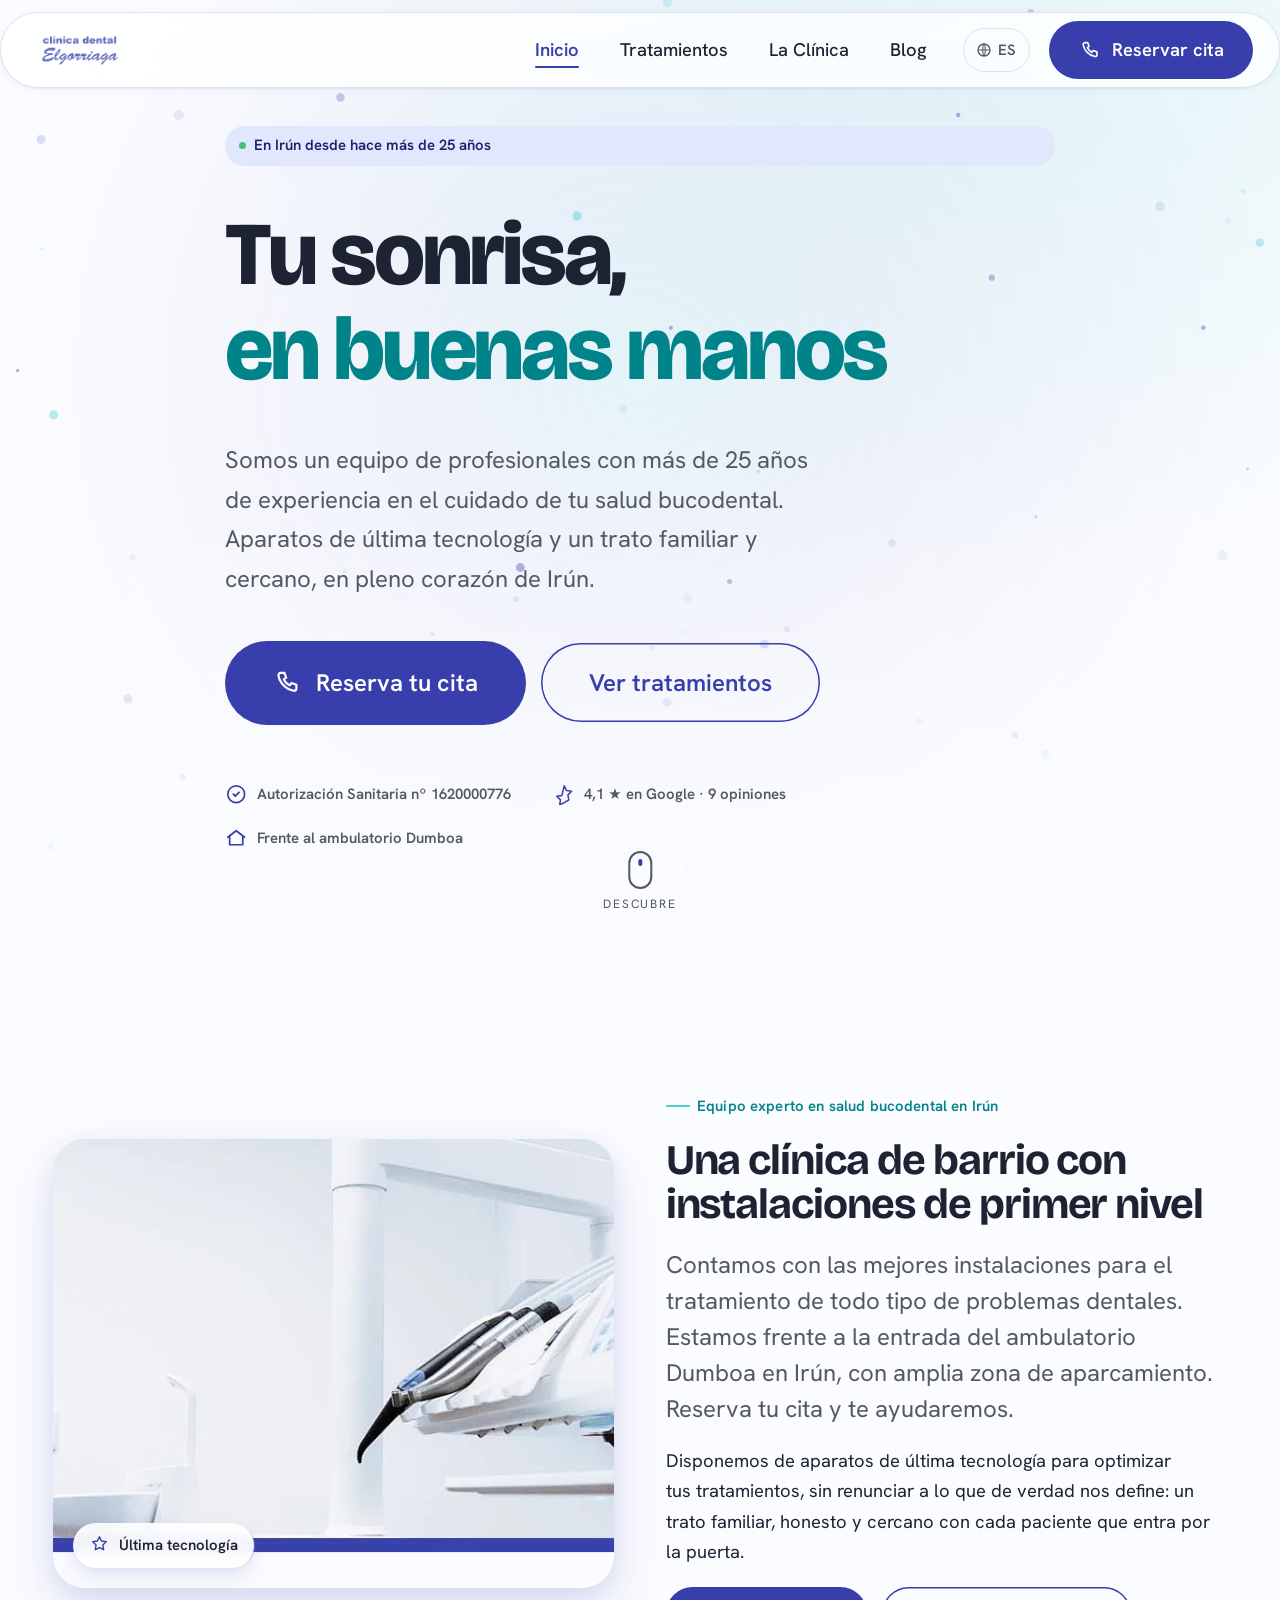
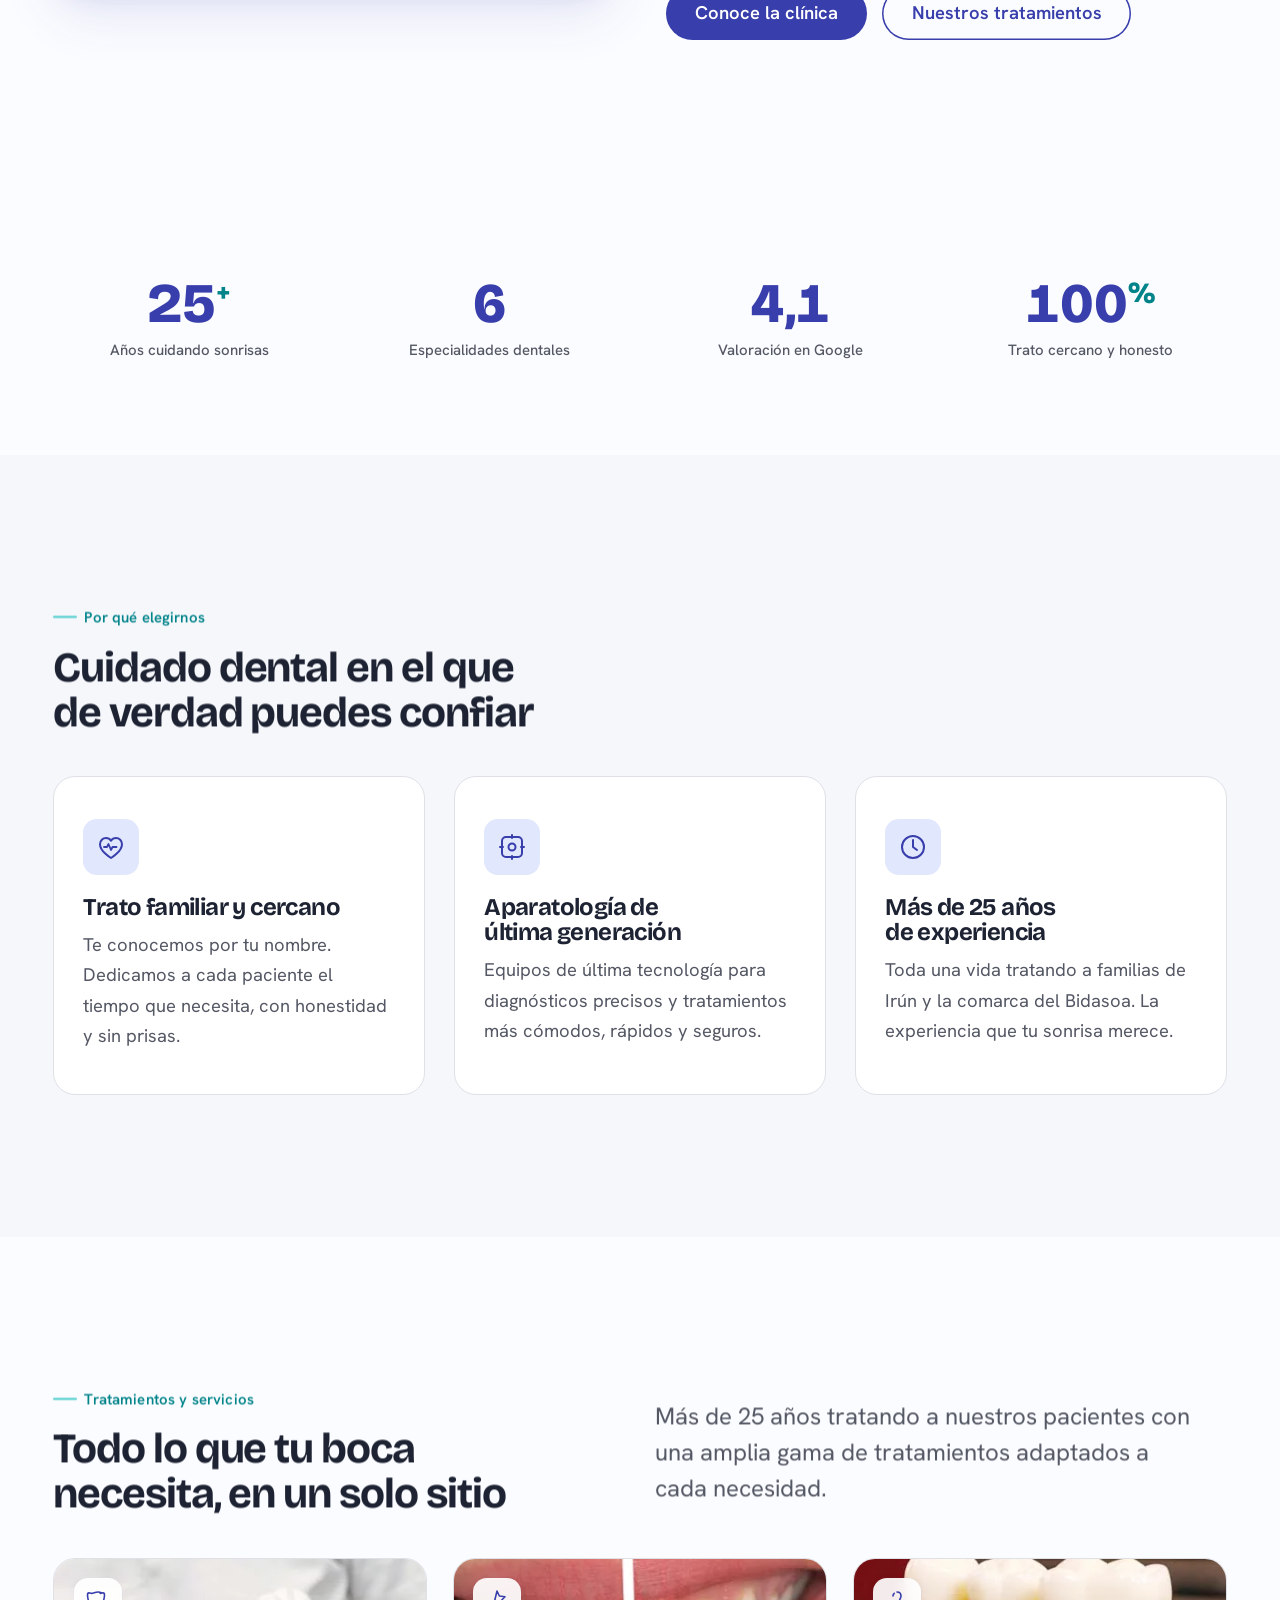
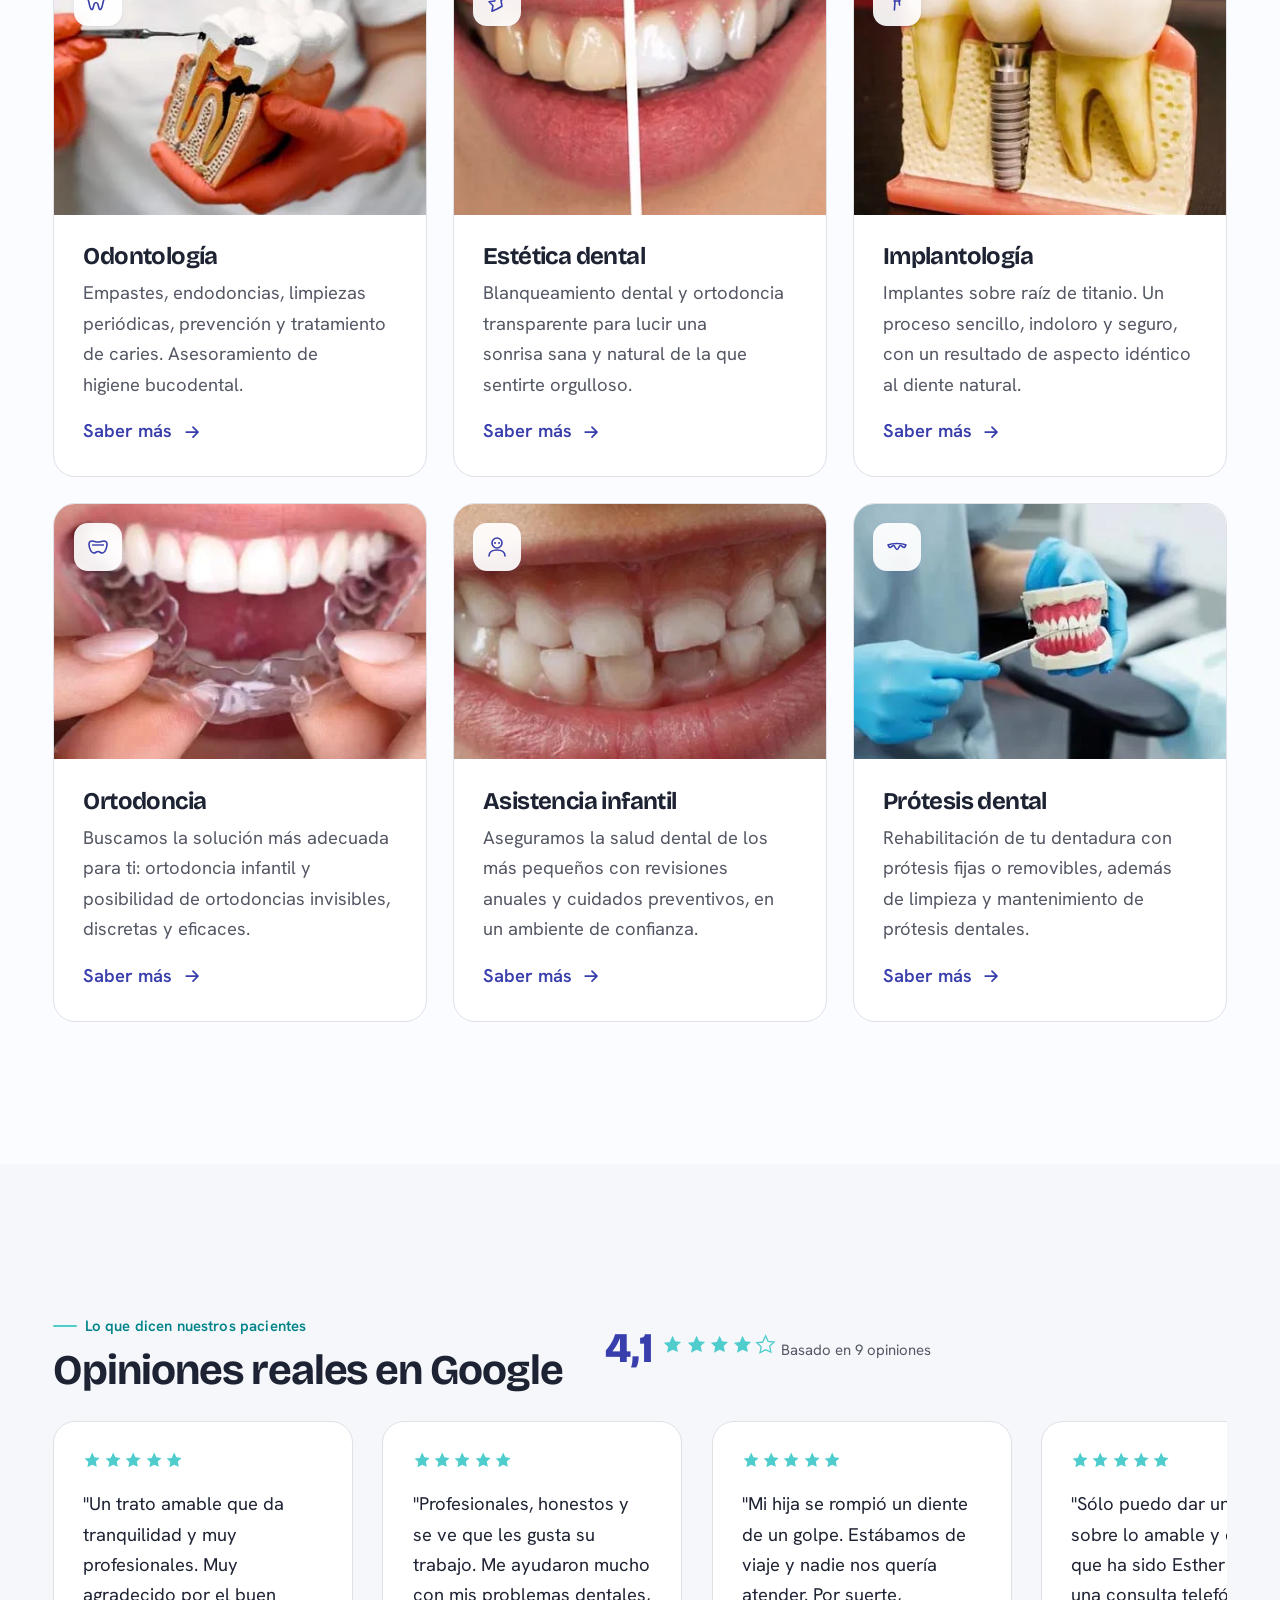
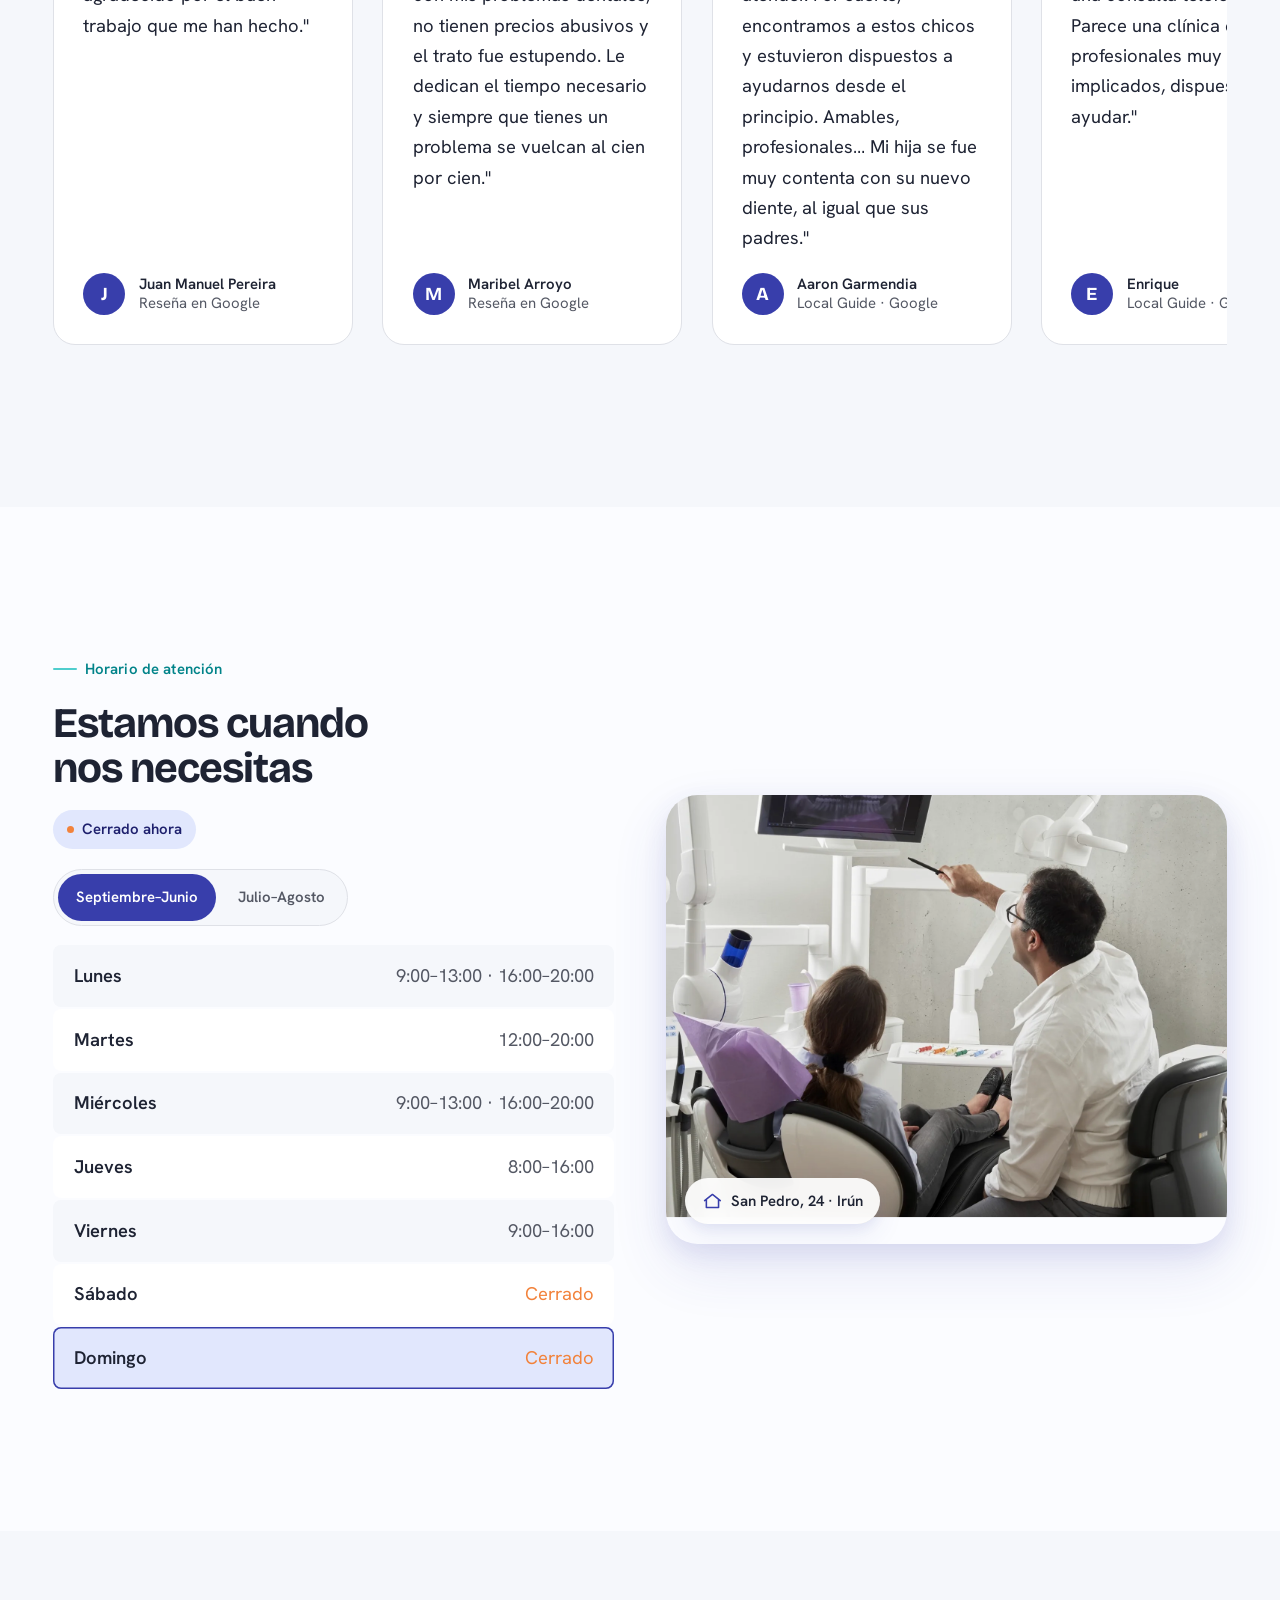
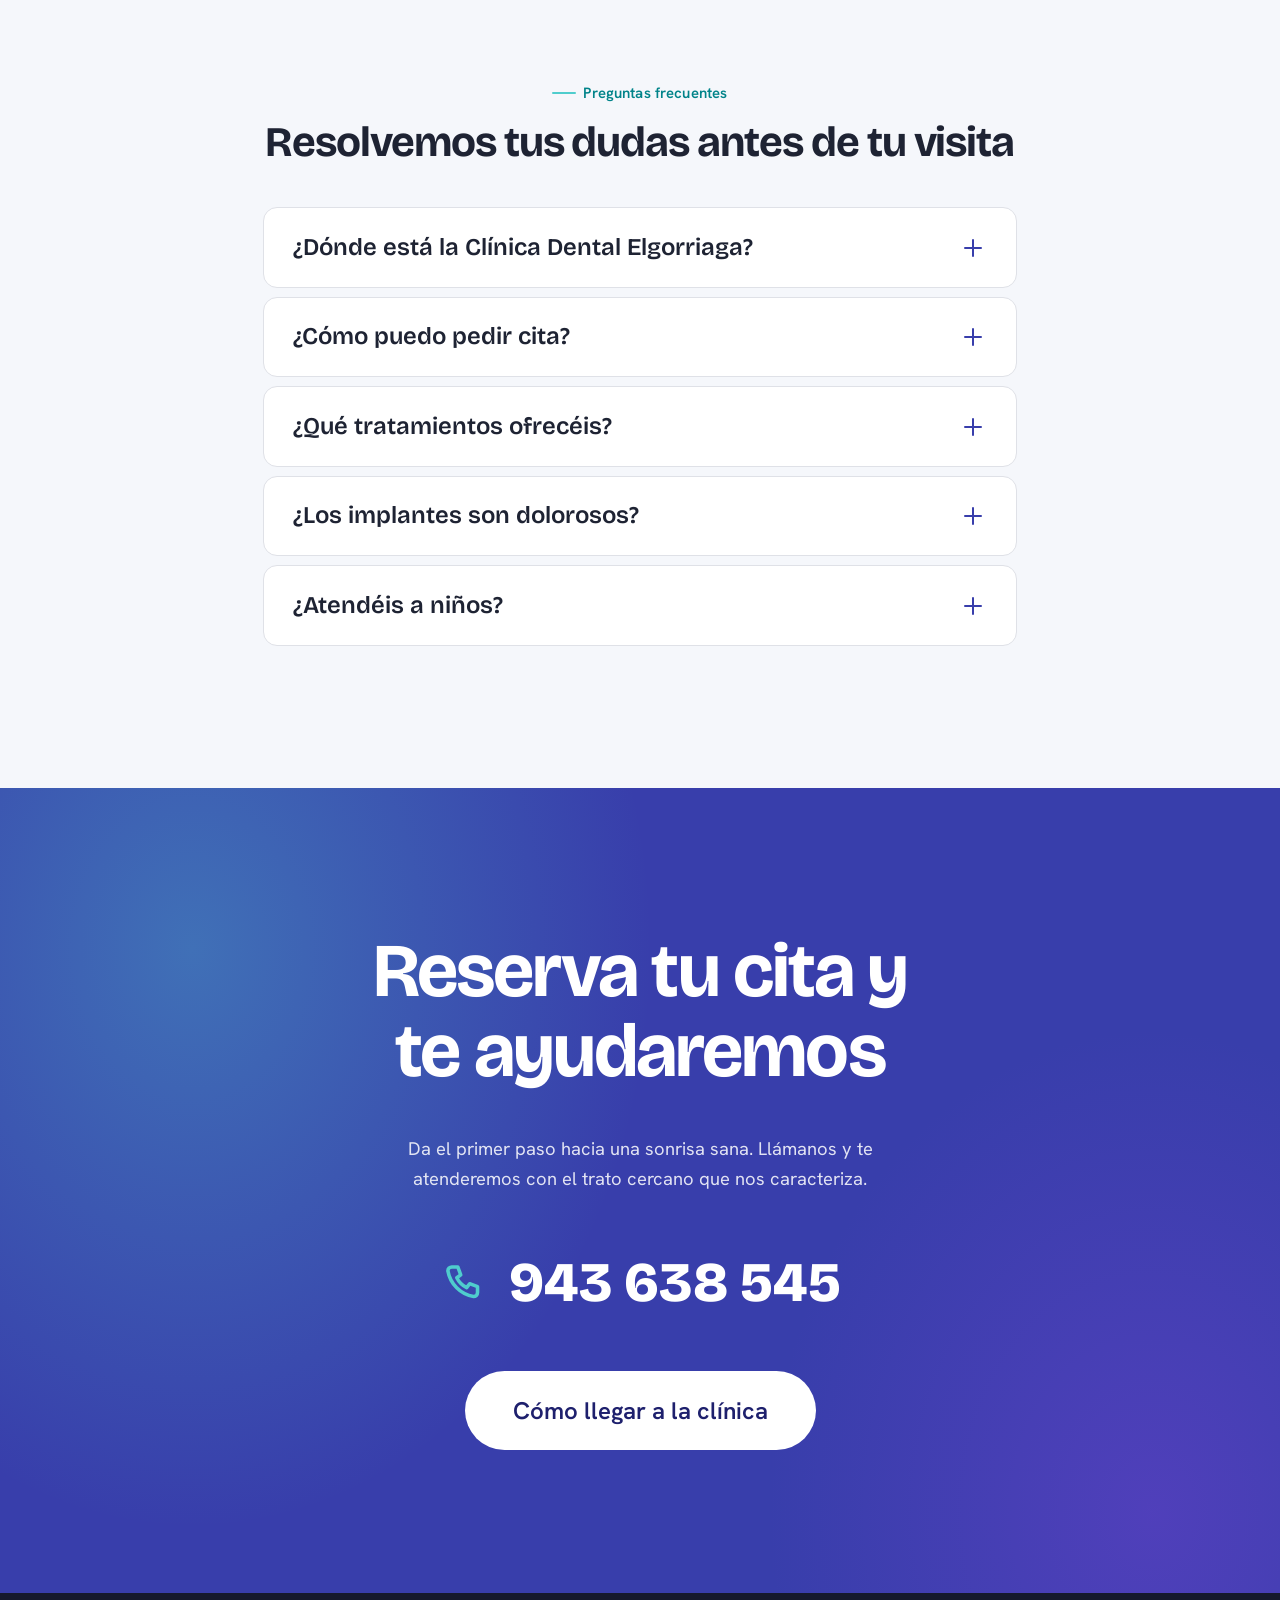
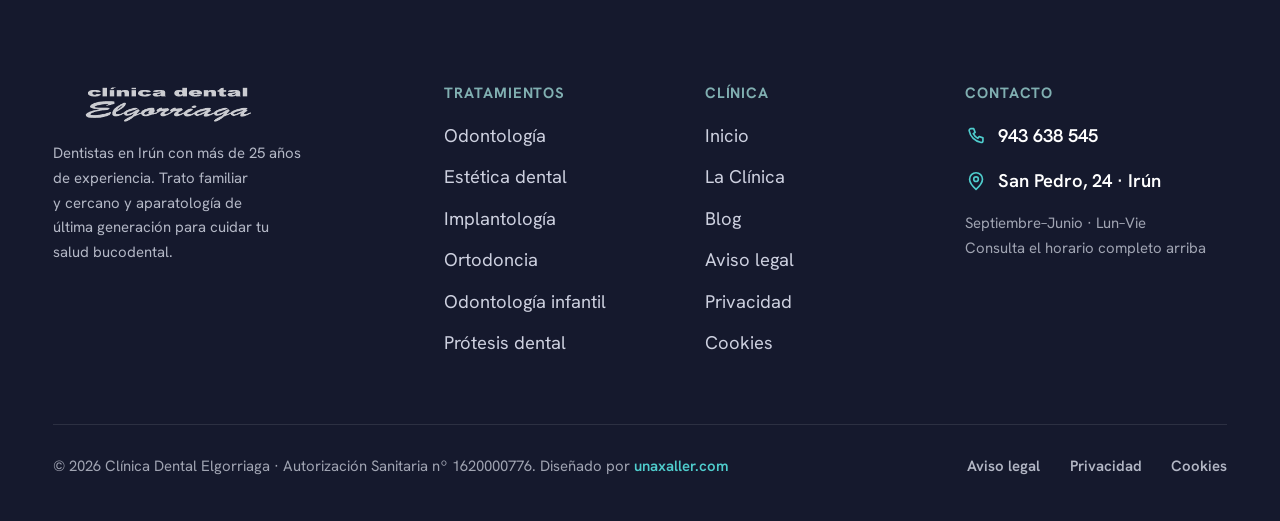
==== commit c48830b8: "fix: rutas relativas para GitHub Pages y 404 con base dinámica - Convierte rutas internas absolutas " ====
--- a/index.html
+++ b/index.html
@@ -38,18 +38,18 @@
   <meta name="twitter:image" content="https://www.clinicadentalelgorriaga.net/assets/img/og/og-default.jpg" />
 
   <!-- Favicons -->
-  <link rel="icon" href="/favicon.ico" sizes="any" />
-  <link rel="icon" type="image/svg+xml" href="/assets/img/marca/favicon.svg" />
-  <link rel="apple-touch-icon" href="/assets/img/marca/apple-touch-icon.png" />
+  <link rel="icon" href="favicon.ico" sizes="any" />
+  <link rel="icon" type="image/svg+xml" href="assets/img/marca/favicon.svg" />
+  <link rel="apple-touch-icon" href="assets/img/marca/apple-touch-icon.png" />
 
   <!-- Precarga de fuentes -->
-  <link rel="preload" href="/assets/fonts/bricolage-grotesque-latin.woff2" as="font" type="font/woff2" crossorigin />
-  <link rel="preload" href="/assets/fonts/hanken-grotesk-latin.woff2" as="font" type="font/woff2" crossorigin />
-
-  <link rel="stylesheet" href="/assets/css/base.css" />
-  <link rel="stylesheet" href="/assets/css/components.css" />
-  <link rel="stylesheet" href="/assets/css/icons.css" />
-  <script src="/assets/js/lang-detect.js"></script>
+  <link rel="preload" href="assets/fonts/bricolage-grotesque-latin.woff2" as="font" type="font/woff2" crossorigin />
+  <link rel="preload" href="assets/fonts/hanken-grotesk-latin.woff2" as="font" type="font/woff2" crossorigin />
+
+  <link rel="stylesheet" href="assets/css/base.css" />
+  <link rel="stylesheet" href="assets/css/components.css" />
+  <link rel="stylesheet" href="assets/css/icons.css" />
+  <script src="assets/js/lang-detect.js"></script>
 
   <!-- Schema.org: Clínica dental + reseñas + servicios -->
   <script type="application/ld+json">
@@ -123,7 +123,7 @@
       <svg class="loader__tooth" viewBox="0 0 64 64" aria-hidden="true">
         <path d="M32 13c-6.6 0-9.5 3.2-13.8 3.2-3.2 0-5.2-1.2-6.7-1.2-2 0-3 1.8-3 5.4 0 5.7 2 11.4 3.6 17.2 1.2 4.4 1.7 11.1 4.4 13.6 1 .9 2.2 1.1 3.1.2 1.6-1.6 2.2-6.2 3.1-9.9.7-2.9 1.7-4.6 3.3-4.6 1.6 0 2.6 1.7 3.3 4.6.9 3.7 1.5 8.3 3.1 9.9.9.9 2.1.7 3.1-.2 2.7-2.5 3.2-9.2 4.4-13.6 1.6-5.8 3.6-11.5 3.6-17.2 0-3.6-1-5.4-3-5.4-1.5 0-3.5 1.2-6.7 1.2C41.5 16.2 38.6 13 32 13z" />
       </svg>
-      <img class="loader__logo" src="/assets/img/marca/logo-blanco.png" alt="Clínica Dental Elgorriaga" width="300" height="72" />
+      <img class="loader__logo" src="assets/img/marca/logo-blanco.png" alt="Clínica Dental Elgorriaga" width="300" height="72" />
       <div class="loader__bar"><span></span></div>
       <div class="loader__count">0%</div>
     </div>
@@ -132,16 +132,16 @@
   <!-- ============ NAV ============ -->
   <header class="nav" data-nav>
     <div class="container nav__bar">
-      <a class="nav__logo" href="/" aria-label="Inicio — Clínica Dental Elgorriaga">
-        <img src="/assets/img/marca/logo.png" alt="Clínica Dental Elgorriaga" width="270" height="65" />
+      <a class="nav__logo" href="index.html" aria-label="Inicio — Clínica Dental Elgorriaga">
+        <img src="assets/img/marca/logo.png" alt="Clínica Dental Elgorriaga" width="270" height="65" />
       </a>
       <nav class="nav__links" aria-label="Principal">
-        <a class="nav__link" href="/" aria-current="page">Inicio</a>
-        <a class="nav__link" href="/tratamientos.html">Tratamientos</a>
-        <a class="nav__link" href="/clinica.html">La Clínica</a>
-        <a class="nav__link" href="/blog.html">Blog</a>
+        <a class="nav__link" href="index.html" aria-current="page">Inicio</a>
+        <a class="nav__link" href="tratamientos.html">Tratamientos</a>
+        <a class="nav__link" href="clinica.html">La Clínica</a>
+        <a class="nav__link" href="blog.html">Blog</a>
       </nav>
-      <a class="nav__lang nav__cta--desktop" href="/" hreflang="es" aria-label="Idioma: Español">
+      <a class="nav__lang nav__cta--desktop" href="index.html" hreflang="es" aria-label="Idioma: Español">
         <svg width="16" height="16" viewBox="0 0 24 24" fill="none" aria-hidden="true"><circle cx="12" cy="12" r="9" stroke="currentColor" stroke-width="2"/><path d="M3 12h18M12 3c2.5 2.7 2.5 15.3 0 18M12 3C9.5 5.7 9.5 18.3 12 21" stroke="currentColor" stroke-width="1.6"/></svg>
         ES
       </a>
@@ -154,10 +154,10 @@
       </button>
     </div>
     <div class="nav__mobile" id="menu-movil">
-      <a href="/">Inicio</a>
-      <a href="/tratamientos.html">Tratamientos</a>
-      <a href="/clinica.html">La Clínica</a>
-      <a href="/blog.html">Blog</a>
+      <a href="index.html">Inicio</a>
+      <a href="tratamientos.html">Tratamientos</a>
+      <a href="clinica.html">La Clínica</a>
+      <a href="blog.html">Blog</a>
       <a class="btn btn--lg" href="tel:+34943638545">Reservar cita · 943 638 545</a>
     </div>
   </header>
@@ -183,7 +183,7 @@
             <svg class="btn__icon" viewBox="0 0 24 24" fill="none" aria-hidden="true"><path d="M6.5 4h3l1.5 4-2 1.5a11 11 0 005 5l1.5-2 4 1.5v3a2 2 0 01-2 2A16 16 0 014.5 6a2 2 0 012-2z" stroke="currentColor" stroke-width="1.8" stroke-linejoin="round"/></svg>
             Reserva tu cita
           </a>
-          <a class="btn btn--ghost btn--lg" href="/tratamientos.html">Ver tratamientos</a>
+          <a class="btn btn--ghost btn--lg" href="tratamientos.html">Ver tratamientos</a>
         </div>
         <div class="hero__trust">
           <span class="hero__trust-item">
@@ -210,7 +210,7 @@
     <section class="section">
       <div class="container split" data-reveal-group>
         <div class="split__media" data-reveal-item>
-          <img src="/assets/img/clinica/banner-box-dental.webp" alt="Box de tratamiento de la Clínica Dental Elgorriaga en Irún con equipo de última generación" width="1000" height="400" data-parallax="8" loading="lazy" />
+          <img src="assets/img/clinica/banner-box-dental.webp" alt="Box de tratamiento de la Clínica Dental Elgorriaga en Irún con equipo de última generación" width="1000" height="400" data-parallax="8" loading="lazy" />
           <span class="split__badge">
             <svg viewBox="0 0 24 24" fill="none" aria-hidden="true"><path d="M12 2l2.4 4.9 5.4.8-3.9 3.8.9 5.4-4.8-2.5-4.8 2.5.9-5.4L4.2 7.7l5.4-.8L12 2z" stroke="currentColor" stroke-width="1.6" stroke-linejoin="round"/></svg>
             Última tecnología
@@ -230,8 +230,8 @@
             con cada paciente que entra por la puerta.
           </p>
           <div class="hero__actions" style="margin-top: var(--space-s)">
-            <a class="btn" href="/clinica.html">Conoce la clínica</a>
-            <a class="btn btn--ghost" href="/tratamientos.html">Nuestros tratamientos</a>
+            <a class="btn" href="clinica.html">Conoce la clínica</a>
+            <a class="btn btn--ghost" href="tratamientos.html">Nuestros tratamientos</a>
           </div>
         </div>
       </div>
@@ -323,7 +323,7 @@
           <!-- 1 Odontología -->
           <article class="treatment" data-reveal-item>
             <div class="treatment__media">
-              <img src="/assets/img/tratamientos/endodoncia.webp" alt="Tratamiento de odontología y endodoncia en Irún: modelo dental de una caries" width="400" height="275" loading="lazy" />
+              <img src="assets/img/tratamientos/endodoncia.webp" alt="Tratamiento de odontología y endodoncia en Irún: modelo dental de una caries" width="400" height="275" loading="lazy" />
               <span class="treatment__icon" aria-hidden="true">
                 <svg viewBox="0 0 28 28" fill="none"><path d="M14 4c-3 0-4.3 1.4-6.2 1.4-1.4 0-2.3-.5-3-.5-.9 0-1.3.8-1.3 2.4 0 2.6.9 5.1 1.6 7.7.5 2 .8 5 2 6.1.4.4 1 .5 1.4.1.7-.7 1-2.8 1.4-4.4.3-1.3.8-2.1 1.5-2.1h1.2c.7 0 1.2.8 1.5 2.1.4 1.6.7 3.7 1.4 4.4.4.4 1 .3 1.4-.1 1.2-1.1 1.5-4.1 2-6.1.7-2.6 1.6-5.1 1.6-7.7 0-1.6-.4-2.4-1.3-2.4-.7 0-1.6.5-3 .5C18.3 5.4 17 4 14 4z" stroke="currentColor" stroke-width="1.6" stroke-linejoin="round"/></svg>
               </span>
@@ -331,7 +331,7 @@
             <div class="treatment__body">
               <h3>Odontología</h3>
               <p>Empastes, endodoncias, limpiezas periódicas, prevención y tratamiento de caries. Asesoramiento de higiene bucodental.</p>
-              <a class="treatment__link" href="/tratamientos.html#odontologia">Saber más
+              <a class="treatment__link" href="tratamientos.html#odontologia">Saber más
                 <svg viewBox="0 0 24 24" fill="none" aria-hidden="true"><path d="M5 12h14M13 6l6 6-6 6" stroke="currentColor" stroke-width="2" stroke-linecap="round" stroke-linejoin="round"/></svg>
               </a>
             </div>
@@ -339,7 +339,7 @@
           <!-- 2 Estética -->
           <article class="treatment" data-reveal-item>
             <div class="treatment__media">
-              <img src="/assets/img/tratamientos/estetica.webp" alt="Estética dental y blanqueamiento en Irún: antes y después de blanquear los dientes" width="400" height="275" loading="lazy" />
+              <img src="assets/img/tratamientos/estetica.webp" alt="Estética dental y blanqueamiento en Irún: antes y después de blanquear los dientes" width="400" height="275" loading="lazy" />
               <span class="treatment__icon" aria-hidden="true">
                 <svg viewBox="0 0 28 28" fill="none"><path d="M14 3l2.4 5 5.6.8-4 3.9 1 5.5L14 21l-5 2.2 1-5.5-4-3.9 5.6-.8L14 3z" stroke="currentColor" stroke-width="1.6" stroke-linejoin="round"/></svg>
               </span>
@@ -347,7 +347,7 @@
             <div class="treatment__body">
               <h3>Estética dental</h3>
               <p>Blanqueamiento dental y ortodoncia transparente para lucir una sonrisa sana y natural de la que sentirte orgulloso.</p>
-              <a class="treatment__link" href="/tratamientos.html#estetica">Saber más
+              <a class="treatment__link" href="tratamientos.html#estetica">Saber más
                 <svg viewBox="0 0 24 24" fill="none" aria-hidden="true"><path d="M5 12h14M13 6l6 6-6 6" stroke="currentColor" stroke-width="2" stroke-linecap="round" stroke-linejoin="round"/></svg>
               </a>
             </div>
@@ -355,7 +355,7 @@
           <!-- 3 Implantología -->
           <article class="treatment" data-reveal-item>
             <div class="treatment__media">
-              <img src="/assets/img/tratamientos/implantologia.webp" alt="Implantología dental en Irún: modelo de implante sobre raíz de titanio" width="400" height="275" loading="lazy" />
+              <img src="assets/img/tratamientos/implantologia.webp" alt="Implantología dental en Irún: modelo de implante sobre raíz de titanio" width="400" height="275" loading="lazy" />
               <span class="treatment__icon" aria-hidden="true">
                 <svg viewBox="0 0 28 28" fill="none"><path d="M14 4c2.5 0 4 1.6 4 4 0 1.6-1 2.6-1.3 4M10 8c0-1 .4-2 1.2-2.7M12 13l-.6 9M16 13l.6 4" stroke="currentColor" stroke-width="1.6" stroke-linecap="round"/><path d="M11 13h6" stroke="currentColor" stroke-width="1.6" stroke-linecap="round"/></svg>
               </span>
@@ -363,7 +363,7 @@
             <div class="treatment__body">
               <h3>Implantología</h3>
               <p>Implantes sobre raíz de titanio. Un proceso sencillo, indoloro y seguro, con un resultado de aspecto idéntico al diente natural.</p>
-              <a class="treatment__link" href="/tratamientos.html#implantologia">Saber más
+              <a class="treatment__link" href="tratamientos.html#implantologia">Saber más
                 <svg viewBox="0 0 24 24" fill="none" aria-hidden="true"><path d="M5 12h14M13 6l6 6-6 6" stroke="currentColor" stroke-width="2" stroke-linecap="round" stroke-linejoin="round"/></svg>
               </a>
             </div>
@@ -371,7 +371,7 @@
           <!-- 4 Ortodoncia -->
           <article class="treatment" data-reveal-item>
             <div class="treatment__media">
-              <img src="/assets/img/tratamientos/ortodoncia.webp" alt="Ortodoncia invisible en Irún: férula transparente alineadora" width="400" height="275" loading="lazy" />
+              <img src="assets/img/tratamientos/ortodoncia.webp" alt="Ortodoncia invisible en Irún: férula transparente alineadora" width="400" height="275" loading="lazy" />
               <span class="treatment__icon" aria-hidden="true">
                 <svg viewBox="0 0 28 28" fill="none"><path d="M5 11c0-2 1.5-3 3.5-3S11 9 14 9s3.5-1 5.5-1S23 9 23 11c0 4-2 9-5 9-1.6 0-2.3-1.5-4-1.5S11.6 20 10 20c-3 0-5-5-5-9z" stroke="currentColor" stroke-width="1.6" stroke-linejoin="round"/><path d="M8 12h12" stroke="currentColor" stroke-width="1.4"/></svg>
               </span>
@@ -379,7 +379,7 @@
             <div class="treatment__body">
               <h3>Ortodoncia</h3>
               <p>Buscamos la solución más adecuada para ti: ortodoncia infantil y posibilidad de ortodoncias invisibles, discretas y eficaces.</p>
-              <a class="treatment__link" href="/tratamientos.html#ortodoncia">Saber más
+              <a class="treatment__link" href="tratamientos.html#ortodoncia">Saber más
                 <svg viewBox="0 0 24 24" fill="none" aria-hidden="true"><path d="M5 12h14M13 6l6 6-6 6" stroke="currentColor" stroke-width="2" stroke-linecap="round" stroke-linejoin="round"/></svg>
               </a>
             </div>
@@ -387,7 +387,7 @@
           <!-- 5 Infantil -->
           <article class="treatment" data-reveal-item>
             <div class="treatment__media">
-              <img src="/assets/img/tratamientos/infantil.webp" alt="Odontología infantil en Irún: revisión dental de un niño" width="400" height="275" loading="lazy" />
+              <img src="assets/img/tratamientos/infantil.webp" alt="Odontología infantil en Irún: revisión dental de un niño" width="400" height="275" loading="lazy" />
               <span class="treatment__icon" aria-hidden="true">
                 <svg viewBox="0 0 28 28" fill="none"><circle cx="14" cy="10" r="5" stroke="currentColor" stroke-width="1.6"/><path d="M6 23c0-4 3.6-6 8-6s8 2 8 6" stroke="currentColor" stroke-width="1.6" stroke-linecap="round"/><circle cx="12" cy="10" r="1" fill="currentColor"/><circle cx="16" cy="10" r="1" fill="currentColor"/></svg>
               </span>
@@ -395,7 +395,7 @@
             <div class="treatment__body">
               <h3>Asistencia infantil</h3>
               <p>Aseguramos la salud dental de los más pequeños con revisiones anuales y cuidados preventivos, en un ambiente de confianza.</p>
-              <a class="treatment__link" href="/tratamientos.html#infantil">Saber más
+              <a class="treatment__link" href="tratamientos.html#infantil">Saber más
                 <svg viewBox="0 0 24 24" fill="none" aria-hidden="true"><path d="M5 12h14M13 6l6 6-6 6" stroke="currentColor" stroke-width="2" stroke-linecap="round" stroke-linejoin="round"/></svg>
               </a>
             </div>
@@ -403,7 +403,7 @@
           <!-- 6 Prótesis -->
           <article class="treatment" data-reveal-item>
             <div class="treatment__media">
-              <img src="/assets/img/tratamientos/protesis.webp" alt="Prótesis dental en Irún: modelo de dentadura completa" width="400" height="275" loading="lazy" />
+              <img src="assets/img/tratamientos/protesis.webp" alt="Prótesis dental en Irún: modelo de dentadura completa" width="400" height="275" loading="lazy" />
               <span class="treatment__icon" aria-hidden="true">
                 <svg viewBox="0 0 28 28" fill="none"><path d="M5 12c2-1 4-1.5 9-1.5S21 11 23 12c0 0-1 2.5-2 2.5-1.5 0-2-2-3.5-2s-2 4-3.5 4-2-4-3.5-4-2 2-3.5 2C6 14.5 5 12 5 12z" stroke="currentColor" stroke-width="1.6" stroke-linejoin="round"/></svg>
               </span>
@@ -411,7 +411,7 @@
             <div class="treatment__body">
               <h3>Prótesis dental</h3>
               <p>Rehabilitación de tu dentadura con prótesis fijas o removibles, además de limpieza y mantenimiento de prótesis dentales.</p>
-              <a class="treatment__link" href="/tratamientos.html#protesis">Saber más
+              <a class="treatment__link" href="tratamientos.html#protesis">Saber más
                 <svg viewBox="0 0 24 24" fill="none" aria-hidden="true"><path d="M5 12h14M13 6l6 6-6 6" stroke="currentColor" stroke-width="2" stroke-linecap="round" stroke-linejoin="round"/></svg>
               </a>
             </div>
@@ -513,7 +513,7 @@
           </div>
         </div>
         <div class="split__media" data-reveal-item style="order: 2">
-          <img src="/assets/img/galeria/radiografia-paciente.webp" alt="Dentista de la Clínica Elgorriaga explicando una radiografía dental a una paciente en Irún" width="1000" height="800" loading="lazy" data-parallax="6" />
+          <img src="assets/img/galeria/radiografia-paciente.webp" alt="Dentista de la Clínica Elgorriaga explicando una radiografía dental a una paciente en Irún" width="1000" height="800" loading="lazy" data-parallax="6" />
           <span class="split__badge">
             <svg viewBox="0 0 24 24" fill="none" aria-hidden="true"><path d="M3 11l9-7 9 7M5 10v9h14v-9" stroke="currentColor" stroke-width="1.8" stroke-linecap="round" stroke-linejoin="round"/></svg>
             San Pedro, 24 · Irún
@@ -564,7 +564,7 @@
           <svg viewBox="0 0 24 24" fill="none" aria-hidden="true"><path d="M6.5 4h3l1.5 4-2 1.5a11 11 0 005 5l1.5-2 4 1.5v3a2 2 0 01-2 2A16 16 0 014.5 6a2 2 0 012-2z" stroke="currentColor" stroke-width="1.8" stroke-linejoin="round"/></svg>
           943 638 545
         </a>
-        <a class="btn btn--on-dark btn--lg" href="/clinica.html" data-reveal>Cómo llegar a la clínica</a>
+        <a class="btn btn--on-dark btn--lg" href="clinica.html" data-reveal>Cómo llegar a la clínica</a>
       </div>
     </section>
   </main>
@@ -574,29 +574,29 @@
     <div class="container">
       <div class="footer__grid">
         <div class="footer__brand">
-          <img src="/assets/img/marca/logo-blanco.png" alt="Clínica Dental Elgorriaga" width="270" height="65" />
+          <img src="assets/img/marca/logo-blanco.png" alt="Clínica Dental Elgorriaga" width="270" height="65" />
           <p>Dentistas en Irún con más de 25 años de experiencia. Trato familiar y cercano y aparatología de última generación para cuidar tu salud bucodental.</p>
         </div>
         <div>
           <h4>Tratamientos</h4>
           <nav class="footer__links" aria-label="Tratamientos">
-            <a href="/tratamientos.html#odontologia">Odontología</a>
-            <a href="/tratamientos.html#estetica">Estética dental</a>
-            <a href="/tratamientos.html#implantologia">Implantología</a>
-            <a href="/tratamientos.html#ortodoncia">Ortodoncia</a>
-            <a href="/tratamientos.html#infantil">Odontología infantil</a>
-            <a href="/tratamientos.html#protesis">Prótesis dental</a>
+            <a href="tratamientos.html#odontologia">Odontología</a>
+            <a href="tratamientos.html#estetica">Estética dental</a>
+            <a href="tratamientos.html#implantologia">Implantología</a>
+            <a href="tratamientos.html#ortodoncia">Ortodoncia</a>
+            <a href="tratamientos.html#infantil">Odontología infantil</a>
+            <a href="tratamientos.html#protesis">Prótesis dental</a>
           </nav>
         </div>
         <div>
           <h4>Clínica</h4>
           <nav class="footer__links" aria-label="Enlaces">
-            <a href="/">Inicio</a>
-            <a href="/clinica.html">La Clínica</a>
-            <a href="/blog.html">Blog</a>
-            <a href="/aviso-legal.html">Aviso legal</a>
-            <a href="/politica-de-privacidad.html">Privacidad</a>
-            <a href="/politica-de-cookies.html">Cookies</a>
+            <a href="index.html">Inicio</a>
+            <a href="clinica.html">La Clínica</a>
+            <a href="blog.html">Blog</a>
+            <a href="aviso-legal.html">Aviso legal</a>
+            <a href="politica-de-privacidad.html">Privacidad</a>
+            <a href="politica-de-cookies.html">Cookies</a>
           </nav>
         </div>
         <div>
@@ -617,9 +617,9 @@
       <div class="footer__bottom">
         <p>© <span data-year>2026</span> Clínica Dental Elgorriaga · Autorización Sanitaria nº 1620000776. Diseñado por <a href="https://unaxaller.com" target="_blank" rel="noopener">unaxaller.com</a></p>
         <nav class="footer__legal-links" aria-label="Legal">
-          <a href="/aviso-legal.html">Aviso legal</a>
-          <a href="/politica-de-privacidad.html">Privacidad</a>
-          <a href="/politica-de-cookies.html">Cookies</a>
+          <a href="aviso-legal.html">Aviso legal</a>
+          <a href="politica-de-privacidad.html">Privacidad</a>
+          <a href="politica-de-cookies.html">Cookies</a>
         </nav>
       </div>
     </div>
@@ -635,9 +635,9 @@
     <svg viewBox="0 0 24 24" fill="none" aria-hidden="true"><path d="M12 19V6M6 12l6-6 6 6" stroke="currentColor" stroke-width="2" stroke-linecap="round" stroke-linejoin="round"/></svg>
   </button>
 
-  <script src="/assets/js/vendor/gsap.min.js" defer></script>
-  <script src="/assets/js/vendor/ScrollTrigger.min.js" defer></script>
-  <script src="/assets/js/app.js" defer></script>
+  <script src="assets/js/vendor/gsap.min.js" defer></script>
+  <script src="assets/js/vendor/ScrollTrigger.min.js" defer></script>
+  <script src="assets/js/app.js" defer></script>
 
   <!-- FAQ Schema -->
   <script type="application/ld+json">
